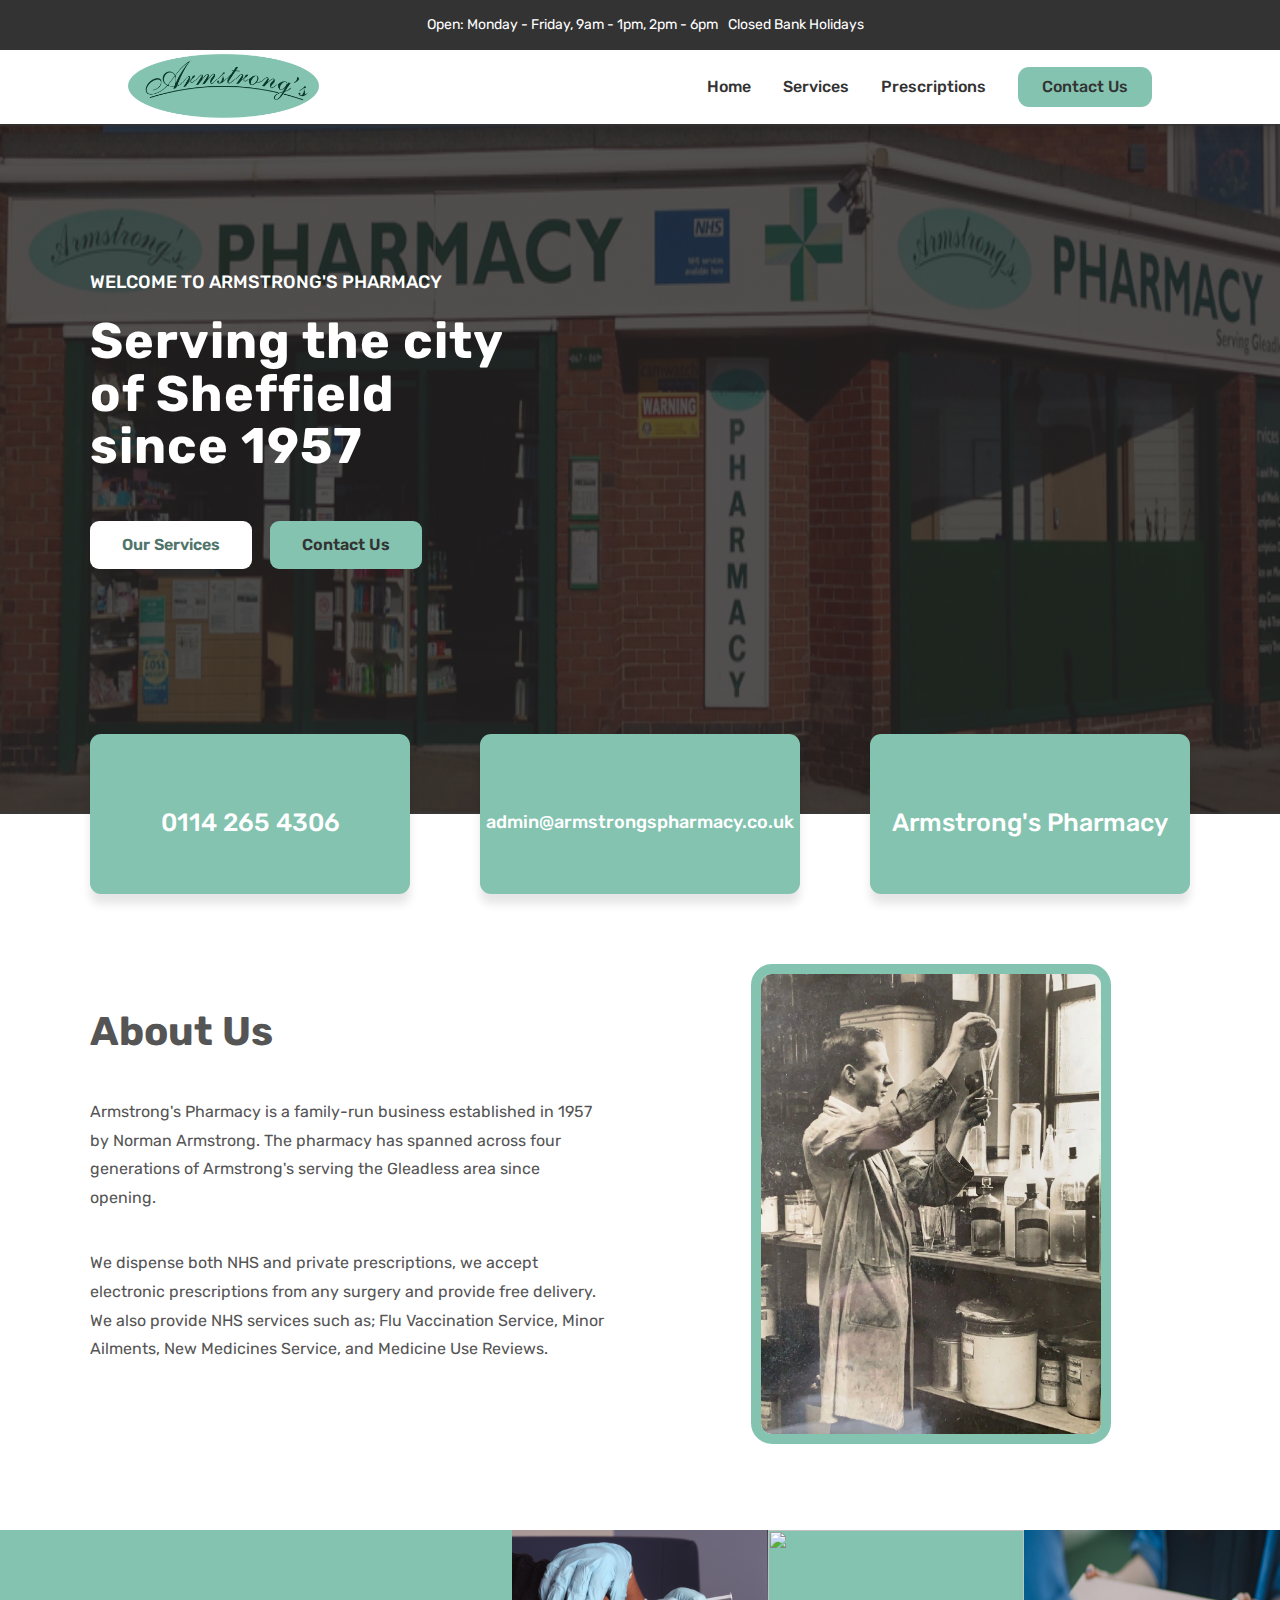
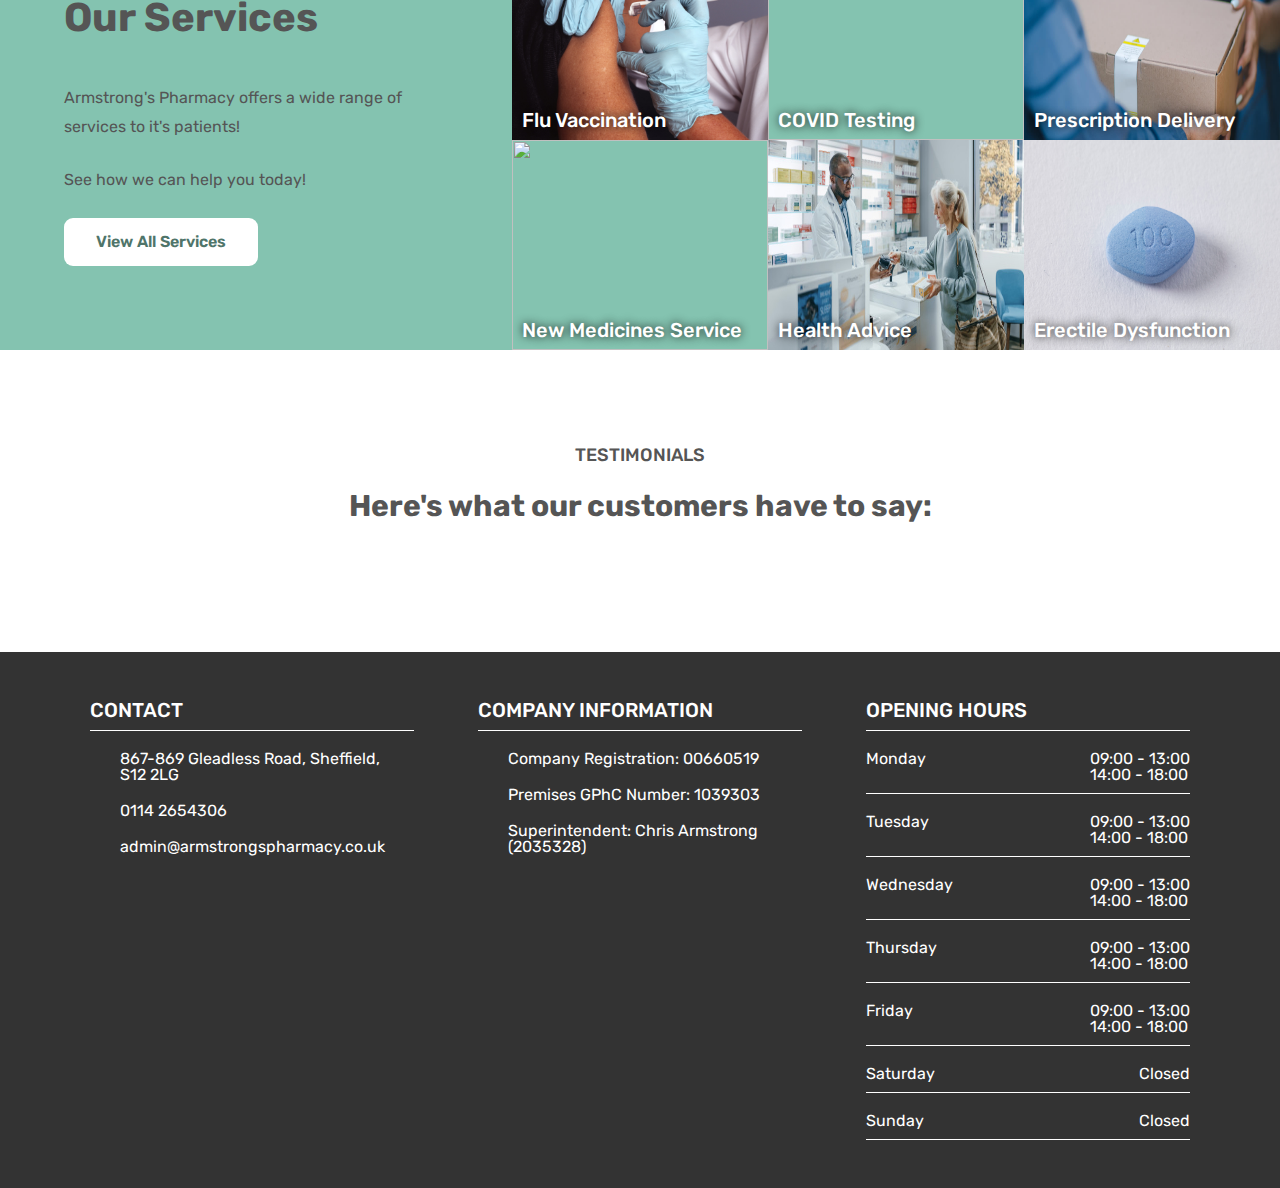
==== index.html @ 6b96bfc4 "contact-and-prescriptions" ====
<!DOCTYPE html>
<html lang="en">
  <head>
    <meta charset="UTF-8" />
    <meta http-equiv="X-UA-Compatible" content="IE=edge" />
    <meta name="viewport" content="width=device-width, initial-scale=1.0" />

    <link rel="stylesheet" href="css/style.css" />

    <link rel="preconnect" href="https://fonts.googleapis.com" />
    <link rel="preconnect" href="https://fonts.gstatic.com" crossorigin />
    <link
      href="https://fonts.googleapis.com/css2?family=Rubik:wght@400;500;600;700&display=swap"
      rel="stylesheet"
    />

    <title>Armstrong's Pharmacy</title>
  </head>
  <body>
    <section class="top-banner">
      <div class="time-icon">
        <ion-icon name="time-outline"></ion-icon>
      </div>
      <div class="opening-hours">
        Open: Monday - Friday, 9am - 1pm, 2pm - 6pm
      </div>
      <div class="opening-hours">Closed Bank Holidays</div>
    </section>

    <header class="header">
      <div class="header-container">
        <a href="index.html">
          <img src="img/logo-v1-2022.png" class="logo" alt="armstrong's logo"
        /></a>
        <nav class="main-nav">
          <ul class="main-nav-list">
            <li><a class="main-nav-link" href="#">Home</a></li>
            <li><a class="main-nav-link" href="services.html">Services</a></li>
            <li><a class="main-nav-link" href="prescriptions.html">Prescriptions</a></li>
            <li>
              <a class="main-nav-link nav-contact-us" href="contact.html"
                >contact us</a
              >
            </li>
          </ul>
        </nav>
      </div>
    </header>

    <main>
      <section class="section-welcome">
        <div class="welcome container">
          <div class="welcome-text">
            <span class="subheading"> Welcome to Armstrong's Pharmacy </span>
            <h1 class="heading-primary">
              Serving the city of Sheffield since 1957
            </h1>
            <a class="btn btn--outline margin--right" href="services.html"
              >Our Services</a
            >
            <a class="btn btn--full" href="contact.html">Contact Us</a>
          </div>
          <div>
            <iframe
              src="https://www.google.com/maps/embed?pb=!1m18!1m12!1m3!1d2381.850474230001!2d-1.4287895841704283!3d53.345932779978895!2m3!1f0!2f0!3f0!3m2!1i1024!2i768!4f13.1!3m3!1m2!1s0x487982d3a3eaba03%3A0x8263312d5b823c5e!2sArmstrong&#39;s%20Pharmacy!5e0!3m2!1sen!2suk!4v1664018953250!5m2!1sen!2suk"
              width="550"
              height="400"
              style="border: 0"
              allowfullscreen=""
              loading="lazy"
              referrerpolicy="no-referrer-when-downgrade"
            ></iframe>
          </div>
        </div>
      </section>

      <div class="contact-block container">
        <div class="details-block">
          <div class="block-icon">
            <a href="tel:01142654306" class="contact-link"
              ><ion-icon name="call-outline"></ion-icon
            ></a>
          </div>
          <!-- <div class="block-content">0114 265 4306</div> -->
          <a href="tel:01142654306" class="block-content phone-link"
            >0114 265 4306</a
          >
        </div>
        <div class="details-block">
          <div class="block-icon">
            <a href="mailto:admin@armstrongspharmacy.co.uk" class="contact-link"
              ><ion-icon name="at-outline"></ion-icon
            ></a>
          </div>
          <div class="block-content email-text">
            <a
              href="mailto:admin@armstrongspharmacy.co.uk"
              class="contact-link"
            >
              admin@armstrongspharmacy.co.uk</a
            >
          </div>
        </div>
        <div class="details-block">
          <div class="block-icon">
            <a
              class="contact-link"
              href="https://www.facebook.com/armstrongspharmacy"
            >
              <ion-icon name="logo-facebook"></ion-icon
            ></a>
          </div>
          <div class="block-content">
            <a
              class="contact-link"
              href="https://www.facebook.com/armstrongspharmacy"
              >Armstrong's Pharmacy</a
            >
          </div>
        </div>
      </div>

      <section class="about-us-section container grid grid--2-cols">
        <div class="about-us">
          <h2 class="heading-secondary">About Us</h2>

          <p class="about-us-content">
            Armstrong's Pharmacy is a family-run business established in 1957 by
            Norman Armstrong. The pharmacy has spanned across four generations
            of Armstrong's serving the Gleadless area since opening.
          </p>

          <p class="about-us-content">
            We dispense both NHS and private prescriptions, we accept electronic
            prescriptions from any surgery and provide free delivery. We also
            provide NHS services such as; Flu Vaccination Service, Minor
            Ailments, New Medicines Service, and Medicine Use Reviews.
          </p>
          
        </div>

        <div class="norman-armstrong-img">
          <img
            src="img/norman-a.jpg"
            class="norman-armstrong"
            alt="Norman Armstrong"
          />
        </div>
      </section>

      <section class="services-section">
        <div class="services services-grid ">
          <div class="service-content">
            <h2 class="heading-secondary">Our Services</h2>
            <p class="service-text">Armstrong's Pharmacy offers a wide range of services to it's patients!</p>
            <p class="service-text">See how we can help you today!</p>
            <a class="btn btn--outline margin--right" href="services.html"
              >View All Services</a
            >
          </div>
          <div class="service-gallery gallery-grid grid--3-cols">
            <div class="gallery-item">
              <a href="#"><img src="img/injection.jpg" /></a>
              <div class="img-text">Flu Vaccination</div>
            </div>
            <div class="gallery-item">
              <a href="#"><img src="img/covid-test.jpg" /></a>
              <div class="img-text">COVID Testing</div>
            </div>
            <div class="gallery-item">
              <a href="#"><img src="img/rx-delivery.jpeg" /></a>
              <div class="img-text">Prescription Delivery</div>
            </div>
            <div class="gallery-item">
              <a href="#"><img src="img/rx-handout.jpg" /></a>
              <div class="img-text">New Medicines Service</div>
            </div>
            <div class="gallery-item">
              <a href="#"><img src="img/pharmacy-advice.jpeg" /></a>
              <div class="img-text">Health Advice</div>
            </div>
            <div class="gallery-item">
              <a href="#"><img src="img/blue-pill.jpg" /></a>
              <div class="img-text">Erectile Dysfunction</div>
            </div>
            
            </div>
          </div>
        </div>
      </section>

      <section class="testimonial-section">
        <div class="testimonials">
          <span class="subheading">Testimonials</span>
          <h3 class="heading-tertiary">
            Here's what our customers have to say:
          </h3>
          <div class="container">
            <script src="https://widget.trustmary.com/gkR873pJq"></script>
          </div>
        </div>
      </section>
    </main>

    <footer class="footer-section">
      <div class="container grid grid--3-cols">
        <div class="footer-content">
          <span class="footer-heading">Contact</span>

          <ul class="footer-list">
            <li class="list-item">
              <span><ion-icon name="home-sharp"></ion-icon></span>
              <span>867-869 Gleadless Road, Sheffield, S12 2LG</span>
            </li>
            <li class="list-item">
              <span><ion-icon name="call-sharp"></ion-icon></span
              ><span>0114 2654306</span>
            </li>
            <li class="list-item">
              <span><ion-icon name="at-sharp"></ion-icon></span>
              <span>admin@armstrongspharmacy.co.uk</span>
            </li>
          </ul>
        </div>
        <div class="footer-content">
          <span class="footer-heading">Company Information</span>
          <ul class="footer-list">
            <li class="list-item">
              <span><ion-icon name="information-circle"></ion-icon></span>
              <span>Company Registration: 00660519</span>
            </li>
            <li class="list-item">
              <span><ion-icon name="location"></ion-icon></span
              ><span>Premises GPhC Number: 1039303</span>
            </li>
            <li class="list-item">
              <span><ion-icon name="person"></ion-icon></span>
              <span>Superintendent: Chris Armstrong (2035328)</span>
            </li>
          </ul>
        </div>
        <div class="footer-content">
          <span class="footer-heading">Opening Hours</span>
          <ul class="opening-hours">
            <li class="opening-hours-item">
              <span>Monday</span> <span>09:00 - 13:00 <br />14:00 - 18:00</span>
            </li>
            <li class="opening-hours-item">
              <span>Tuesday</span>
              <span>09:00 - 13:00 <br />14:00 - 18:00</span>
            </li>
            <li class="opening-hours-item">
              <span>Wednesday</span>
              <span>09:00 - 13:00 <br />14:00 - 18:00</span>
            </li>
            <li class="opening-hours-item">
              <span>Thursday</span>
              <span>09:00 - 13:00 <br />14:00 - 18:00</span>
            </li>
            <li class="opening-hours-item">
              <span>Friday</span> <span>09:00 - 13:00 <br />14:00 - 18:00</span>
            </li>
            <li class="opening-hours-item">
              <span>Saturday</span> <span>Closed</span>
            </li>
            <li class="opening-hours-item">
              <span>Sunday</span> <span>Closed</span>
            </li>
          </ul>
        </div>
      </div>
    </footer>

    <script
      type="module"
      src="https://unpkg.com/ionicons@5.5.2/dist/ionicons/ionicons.esm.js"
    ></script>
    <script
      nomodule
      src="https://unpkg.com/ionicons@5.5.2/dist/ionicons/ionicons.js"
    ></script>
  </body>
</html>
---- css/style.css ----
/* COLOURS

MAIN COLOR: #84C3B0
SHADES: #6a9c8d #4f756a


*/

/* GENERAL/REUSABLE CSS */

* {
  padding: 0;
  margin: 0;
  box-sizing: border-box;
}

html {
  font-size: 62.5%;
}

body {
  font-family: "Rubik", sans-serif;
  line-height: 1;
  font-weight: 400;
  color: #555;
}

.sticky {
  position: fixed;
  top: 0;
  width: 100%;
}

.container {
  max-width: 110rem;
  margin-left: auto;
  margin-right: auto;
}

.heading-primary {
  font-size: 5rem;
  line-height: 1.05;
  margin-bottom: 4.8rem;
  letter-spacing: 1px;
}

.heading-secondary {
  font-size: 4rem;
  line-height: 1.2;
  margin-top: 0;
  margin-bottom: 4.2rem;
}

.heading-tertiary {
  font-size: 3rem;
  line-height: 1.2;
  margin-bottom: 3.2rem;
}

.subheading {
  display: block;
  font-size: 1.8rem;
  font-weight: 500;
  margin-bottom: 2.4rem;
  text-transform: uppercase;
}
.grid {
  display: grid;
  row-gap: 9.6rem;
  column-gap: 6.4rem;
  /* margin-bottom: 9.6rem; */
}

.grid--2-cols {
  grid-template-columns: repeat(2, 1fr);
}
.grid--3-cols {
  grid-template-columns: repeat(3, 1fr);
}

.btn,
.btn:link,
.btn:visited {
  text-decoration: none;
  font-size: 1.6rem;
  padding: 1.6rem 3.2rem;
  border-radius: 9px;
  display: inline-block;
  transition: all 0.3s;
}

.btn--outline:link,
.btn--outline:visited {
  background-color: #fff;
  color: #4f756a;
  font-weight: 600;
}

.btn--outline:active,
.btn--outline:hover {
  background-color: transparent;
  /* trick to get border inside and not cause movement */
  box-shadow: inset 0 0 0 3px #fff;
}

.btn--full:link,
.btn--full:visited {
  background-color: #84c3b0;
  color: #333;
  font-weight: 600;
}

.btn--full:active,
.btn--full:hover {
  background-color: #4f756a;
}

.margin--right {
  margin-right: 1.6rem !important;
}

.line-break {
  width: 25%;
}

.sub-page-title {
  display: flex;
  flex-direction: column;
  align-items: center;
  justify-content: center;
  padding: 4.8rem 0 4.8rem 0;
  color: #fff;
  background-color: #84c3b0;
  margin-bottom: 4.8rem;
}

.sub-page-title h3 {
  font-size: 3rem;
  line-height: 1.2;
}

/* TOP-BANNER */

.top-banner {
  display: flex;
  gap: 1rem;
  height: 5rem;
  background-color: #333;
  color: #fff;
  justify-content: center;
  align-items: center;
  padding: 0 auto 0 auto;
}

.time-icon {
  font-size: 2.8rem;
}

.opening-hours {
  font-size: 1.4rem;
}

/* HEADER */

.header {
  width: 100%;
  background-color: white;
  height: 7.4rem;
  position: sticky;
  display: flex;
  top: 0;
  left: 0;
  z-index: 10;
  box-shadow: 0 1rem 1rem rgba(0, 0, 0, 0.1);
}

.header-container {
  width: 80%;
  background-color: white;
  margin: auto;
  align-items: center;
  justify-content: space-between;
  display: flex;
}

.logo {
  height: 6.4rem;
  /* width: 30rem; */
  /* justify-self: center; */
}

.main-nav-list {
  list-style: none;
  display: flex;
  align-items: center;
  gap: 3.2rem;
  text-transform: capitalize;
}

.main-nav-link:link,
.main-nav-link:visited {
  display: inline-block;
  text-decoration: none;
  color: #333;
  font-weight: 500;
  font-size: 1.6rem;
}

.main-nav-link:hover,
.main-nav-link:active {
  color: #84c3b0;
  transition: color 0.3s;
}

.main-nav-link.nav-contact-us:link,
.main-nav-link.nav-contact-us:visited {
  padding: 1.2rem 2.4rem;
  background-color: #84c3b0;
  border-radius: 11px;
  transition: 0.3s;
}

.main-nav-link.nav-contact-us:hover,
.main-nav-link.nav-contact-us:active {
  background-color: #6a9c8d;
  color: #333;
}

/* WELCOME SECTION */

.section-welcome {
  background-image: linear-gradient(
      rgba(37, 34, 34, 0.8),
      rgba(37, 35, 35, 0.8)
    ),
    url(../img/armstrongs-pharmacy.jpeg);
  width: 100%;
  height: 100%;
  background-size: 100% 100%;
  background-repeat: no-repeat;

  color: #fff;
  padding: 9.6rem 0 19.2rem 0;
}

.welcome {
  align-items: center;
  justify-content: center;
  /* max-width: 146rem;
  margin-left: auto;
  margin-right: auto; */
  display: grid;
  grid-template-columns: 1fr 1fr;
  gap: 9.6rem;
}

/* CONTACT BLOCK */

.contact-block {
  display: flex;
  justify-content: space-between;
}

.details-block {
  display: flex;
  flex-direction: column;
  justify-content: center;
  align-items: center;
  gap: 1.6rem;
  width: 32rem;
  height: 16rem;
  background-color: #84c3b0;
  color: #fff;
  transform: translate(0, -50%);
  border-radius: 11px;
  box-shadow: 0 1rem 1rem rgba(0, 0, 0, 0.1);
}

.block-icon {
  font-size: 4.6rem;
}

.block-content {
  font-size: 2.5rem;
  font-weight: 500;
}

.phone-link:hover,
.phone-link:active,
.phone-link:link,
.phone-link:visited {
  text-decoration: none;
  color: #fff;
}

.email-text {
  font-size: 1.8rem;
}

.contact-link:active,
.contact-link:hover,
.contact-link:link,
.contact-link:visited {
  color: #fff;
  text-decoration: none;
}

/* ABOUT US SECTION  */

.about-us-section {
  align-items: center;
  justify-content: center;
  padding-bottom: 9.6rem;
}

.about-us-content {
  font-size: 1.6rem;
  line-height: 1.8;
  margin-bottom: 3.6rem;
  margin-top: 3.6rem;
}

.norman-armstrong-img {
  display: flex;
  align-items: center;
  justify-content: center;
}

.norman-armstrong {
  height: 46rem;
  transition: 0.3s;
  outline: #84c3b0 solid 1rem;
  border-radius: 11px;
  overflow: hidden;
}

.norman-armstrong:hover {
  transform: scale(105%);
  transition: 0.3s;
}

/* SERVICES SECTION */
.services-section {
  background-color: #84c3b0;
}

.services-grid {
  display: grid;
  grid-template-columns: 40fr 60fr;
}

.gallery-grid {
  display: grid;
}

.service-content {
  padding: 6.4rem;
}

.service-text {
  font-size: 1.6rem;
  line-height: 1.8;
  margin-bottom: 2.4rem;
}

.gallery-item {
  overflow: hidden;
  position: relative;
}

.gallery-item img {
  display: block;
  width: 100%;
  height: 21rem;
  transition: 0.4s;
}

.gallery-item img:hover {
  transform: scale(1.15);
}

.img-text {
  position: absolute;
  color: #fff;
  bottom: 1rem;
  left: 1rem;
  font-size: 2rem;
  font-weight: 500;
  text-shadow: 0 0 1rem rgba(0, 0, 0, 0.9);
}

/* TESTIMONIAL SECTION */

.testimonials {
  display: flex;
  flex-direction: column;
  align-items: center;
  padding: 9.6rem 0;
}

/* FOOTER */

.footer-section {
  background-color: #333;
  color: #fff;
  height: 100%;
  padding: 4.8rem 0 4.8rem 0;
}

.footer-heading {
  display: block;
  font-size: 2rem;
  font-weight: 500;
  text-transform: uppercase;
  border-bottom: solid 0.1rem;
  padding-bottom: 1rem;
  margin-bottom: 1rem;
}

.footer-list {
  list-style: none;
}

.list-item {
  display: flex;
  gap: 2rem;
  padding: 1rem;
  font-size: 1.6rem;
}

.opening-hours {
  list-style: none;
  display: flex;
  flex-direction: column;
  gap: 1rem;
}

.opening-hours-item {
  display: flex;
  justify-content: space-between;
  border-bottom: #fff solid 0.1rem;
  padding: 1rem 0 1rem 0;
  font-size: 1.6rem;
}

/* NEW PAGE */
/* SERVICES PAGE */

.service-cards {
  padding-bottom: 9.6rem;
}

.service-card {
  box-shadow: 0rem 2.2rem 2.2rem rgba(0, 0, 0, 0.14);
  border-radius: 11px;
  overflow: hidden;
  transition: 0.2s;
}

.service-card:hover {
  transform: translateY(-1.5rem);
}

.service-card img {
  height: 21rem;
  width: 100%;
}

.service-desc {
  display: flex;
  flex-direction: column;
  align-items: center;
  justify-content: center;
  padding: 2.4rem 2.4rem 3.2rem 2.4rem;
}

.service-title {
  font-size: 2.4rem;
  margin-bottom: 2rem;
}

.service-desc p {
  margin-bottom: 2rem;
  font-size: 1.8rem;
}

/* PRESCRIPTIONS PAGE */

.prescriptions-page {
  margin-bottom: 9.8rem;
}

.prescriptions-grid {
  display: grid;
  grid-template-columns: 70fr 30fr;
}

.prescription-desc {
  font-size: 1.6rem;
  line-height: 1.8;
  margin-bottom: 4.8rem;
}

.form-title {
  text-align: center;
  margin-top: 3rem;
  color: #fff;
  margin-bottom: 0 !important;
}

.nomination-form {
  background-color: #84c3b0;
  border-radius: 11px;
  box-shadow: 0rem 2.2rem 2.2rem rgba(0, 0, 0, 0.2);
  position: relative;
}

.nomination-form form {
  display: flex;
  flex-direction: column;
  font-size: 1.8rem;
  font-weight: 500;
  color: #fff;
  padding: 0 3rem;
  height: 50rem;
}

.nomination-form label {
  padding: 2rem 0 0.8rem 0;
}

.nomination-form input[type="text"] {
  border: none;
  border-radius: 3px;
  height: 3rem;
  text-indent: 10px;
}

.checkbox {
  display: flex;
  gap: 1rem;
  align-items: center;
  justify-content: center;
}

#checkbox-text {
  font-size: 1.2rem;
}

.nomination-form input[type="submit"] {
  background-color: #fff;
  border: none;
  border-radius: 11px;
  padding: 1.6rem 2.4rem;
  width: 12rem;
  position: absolute;
  margin-left: auto;
  margin-right: auto;
  left: 0;
  right: 0;
  bottom: 4rem;
  text-align: center;
  transition: all 0.5s ease;
  color: #4f756a;
  font-weight: 600;
  transition: all 0.3s ease;
}

.nomination-form input[type="submit"]:hover {
  box-shadow: 0 0 2.2rem rgba(0, 0, 0, 0.2);
  cursor: pointer;
}
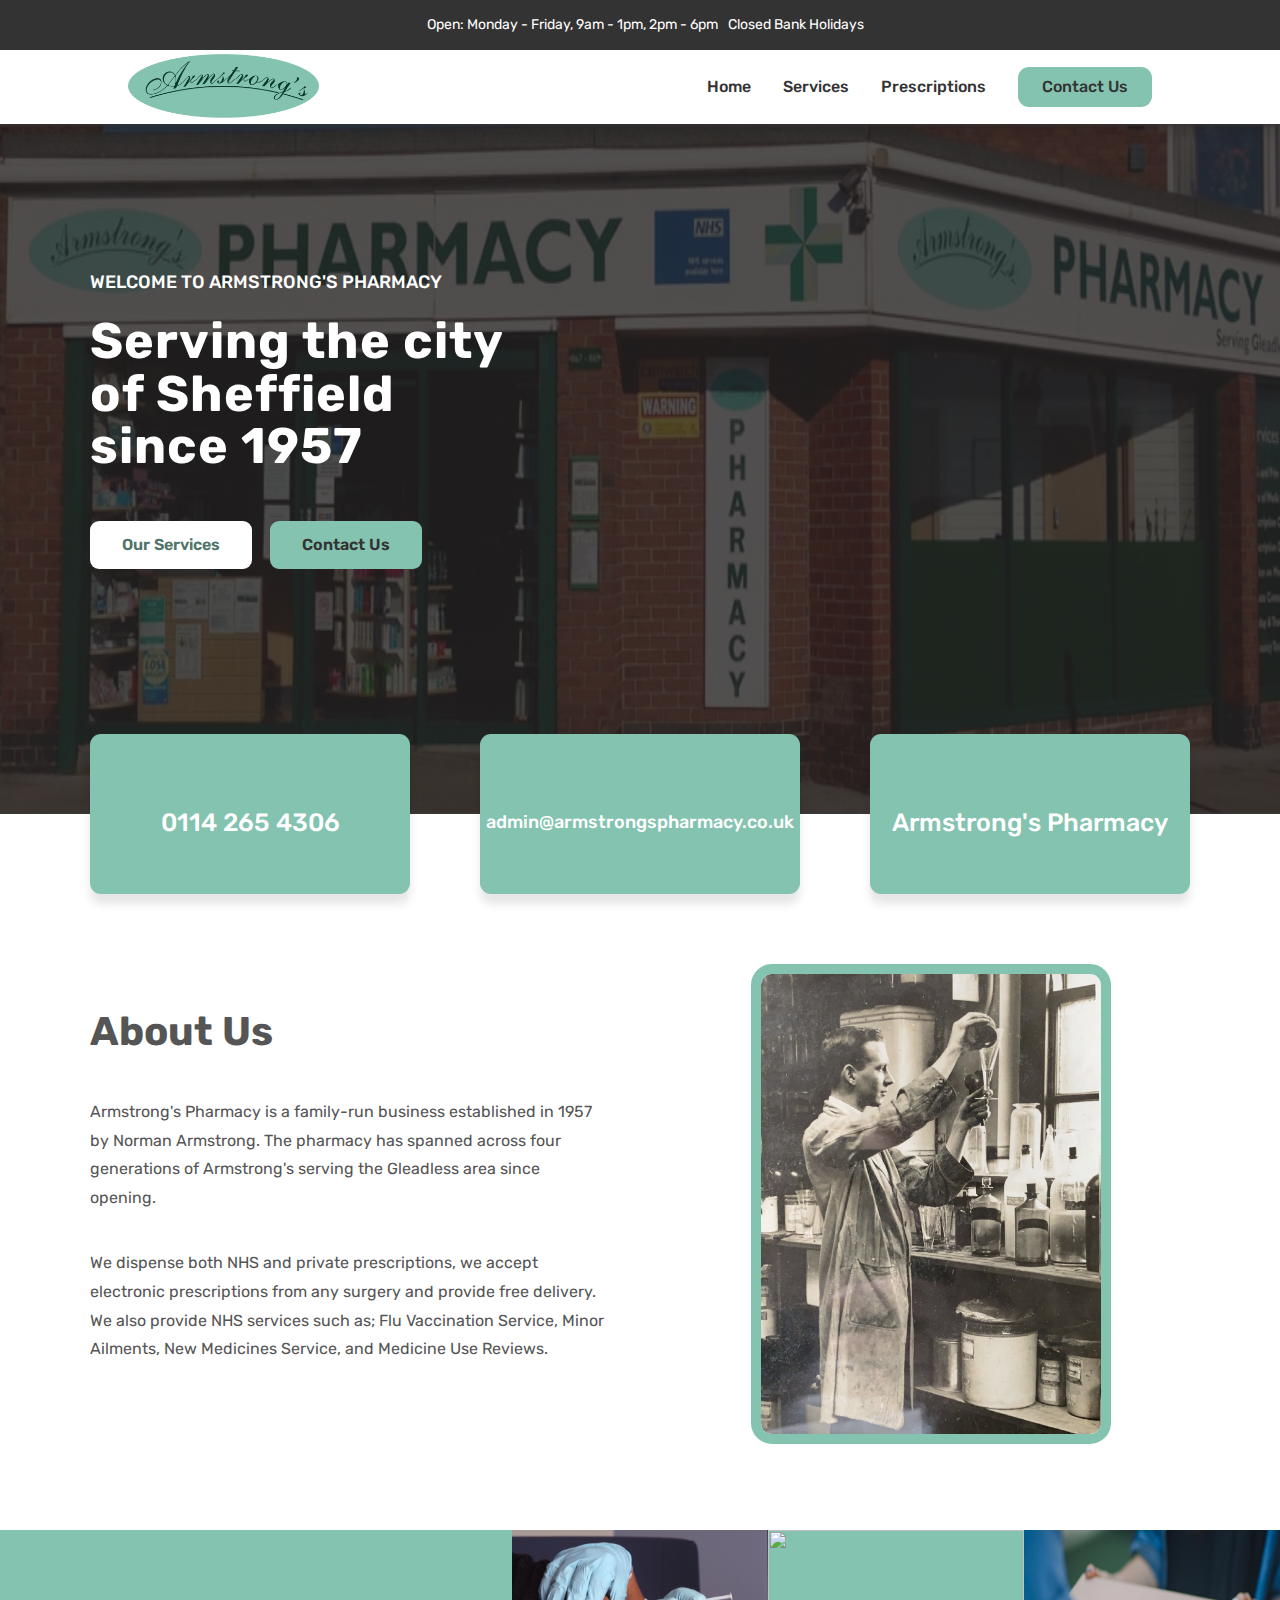
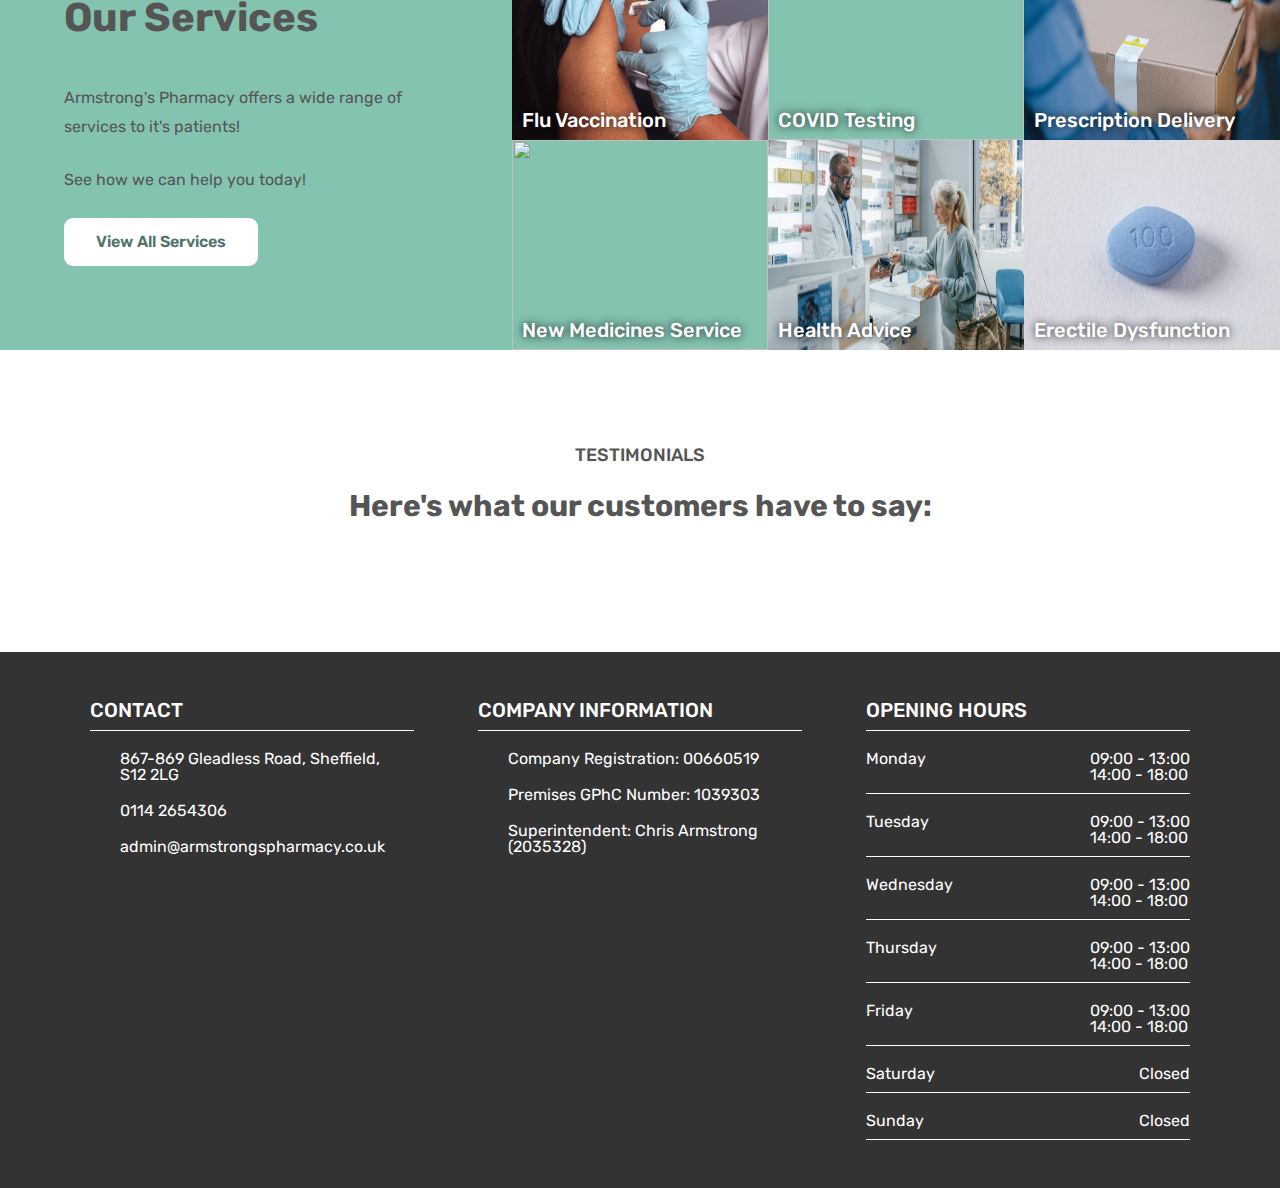
==== commit 17d685a7: "first final edit" ====
--- a/index.html
+++ b/index.html
@@ -81,7 +81,7 @@
               ><ion-icon name="call-outline"></ion-icon
             ></a>
           </div>
-          <!-- <div class="block-content">0114 265 4306</div> -->
+          
           <a href="tel:01142654306" class="block-content phone-link"
             >0114 265 4306</a
           >
--- a/css/style.css
+++ b/css/style.css
@@ -496,9 +496,20 @@
 }
 
 .prescription-desc {
+  display: flex;
+  flex-direction: column;
+  justify-content: center;
+  /* align-items: center; */
+}
+
+.prescription-desc p {
   font-size: 1.6rem;
-  line-height: 1.8;
+  line-height: 1.6;
   margin-bottom: 4.8rem;
+}
+
+#last-p {
+  margin-bottom: 0;
 }
 
 .form-title {
@@ -509,10 +520,16 @@
 }
 
 .nomination-form {
-  background-color: #84c3b0;
+  background-image: linear-gradient(to bottom right, #6a9c8d, #84c3b0, #b5dbd0);
   border-radius: 11px;
   box-shadow: 0rem 2.2rem 2.2rem rgba(0, 0, 0, 0.2);
   position: relative;
+  height: 60rem;
+}
+
+.nomination-form *:focus {
+  outline: none;
+  box-shadow: 0 0 0 0.8rem rgba(250, 229, 211, 0.5);
 }
 
 .nomination-form form {
@@ -522,7 +539,7 @@
   font-weight: 500;
   color: #fff;
   padding: 0 3rem;
-  height: 50rem;
+  /* height: 50rem; */
 }
 
 .nomination-form label {
@@ -560,7 +577,7 @@
   right: 0;
   bottom: 4rem;
   text-align: center;
-  transition: all 0.5s ease;
+
   color: #4f756a;
   font-weight: 600;
   transition: all 0.3s ease;
@@ -570,3 +587,155 @@
   box-shadow: 0 0 2.2rem rgba(0, 0, 0, 0.2);
   cursor: pointer;
 }
+
+.prescriptions-img {
+  display: flex;
+  justify-content: center;
+  align-items: center;
+}
+
+.prescriptions-img img {
+  height: 30rem;
+  width: 100%;
+  border-radius: 100%;
+}
+
+.store-imgs {
+  display: flex;
+  align-items: center;
+}
+
+#apple-logo {
+  width: 14rem;
+}
+
+#google-logo {
+  width: 17.5rem;
+}
+
+/* CONTACT PAGE */
+
+.contact-headings {
+  text-align: center;
+}
+
+.contact-details {
+  display: flex;
+  justify-content: center;
+  gap: 20rem;
+  margin-bottom: 9.6rem;
+}
+
+.contact-info {
+  font-size: 2rem;
+  line-height: 1.2;
+  width: 20rem;
+}
+
+.contact-info span {
+  display: flex;
+  justify-content: center;
+  align-items: center;
+  gap: 0.4rem;
+  color: #6a9c8d;
+  font-weight: 500;
+}
+
+.contact-info a:active,
+.contact-info a:hover,
+.contact-info a:visited,
+.contact-info a:link {
+  font-size: 1.4rem;
+  display: flex;
+  justify-content: center;
+  text-decoration: none;
+  font-weight: 500;
+  color: #666;
+}
+
+#icon {
+  font-size: 3rem;
+}
+
+.google-map-section {
+  display: flex;
+  justify-content: center;
+}
+
+.google-map {
+  width: 75%;
+  height: 30rem;
+  margin-bottom: 9.6rem;
+}
+
+.location {
+  text-align: center;
+  margin-bottom: 2.4rem;
+  font-size: 1.8rem;
+}
+
+.get-in-touch {
+  background-image: linear-gradient(to bottom right, #6a9c8d, #84c3b0, #b5dbd0);
+  border-radius: 11px;
+  padding: 5rem 5rem;
+  width: 50%;
+  box-shadow: 0rem 2.2rem 2.2rem rgba(0, 0, 0, 0.2);
+  margin-bottom: 9.8rem;
+  position: relative;
+}
+
+.git-text {
+  font-size: 1.8rem;
+  line-height: 1.8;
+  margin-bottom: 2.4rem;
+}
+
+.git-form {
+  display: grid;
+  grid-template-columns: 1fr 1fr;
+  gap: 1.2rem 6rem;
+}
+
+.git-form label {
+  display: block;
+  font-size: 1.6rem;
+  font-weight: 500;
+  margin-bottom: 1rem;
+}
+
+.git-form input {
+  border: none;
+  border-radius: 5px;
+  padding: 0.8rem;
+  width: 100%;
+}
+
+.git-form textarea {
+  height: 10rem;
+  border: none;
+  width: 100%;
+  resize: none;
+  border-radius: 5px;
+  padding: 0.8rem;
+  font-family: "Rubik", sans-serif;
+}
+
+.git-form *:focus {
+  outline: none;
+  box-shadow: 0 0 0 0.8rem rgba(250, 229, 211, 0.5);
+}
+
+#git-submit {
+  position: absolute;
+  left: 14rem;
+  color: #4f756a;
+  font-weight: 600;
+  transition: all 0.3s ease;
+  bottom: 6rem;
+  width: 10rem;
+}
+
+#git-submit:hover {
+  cursor: pointer;
+  transform: scale(1.2);
+}
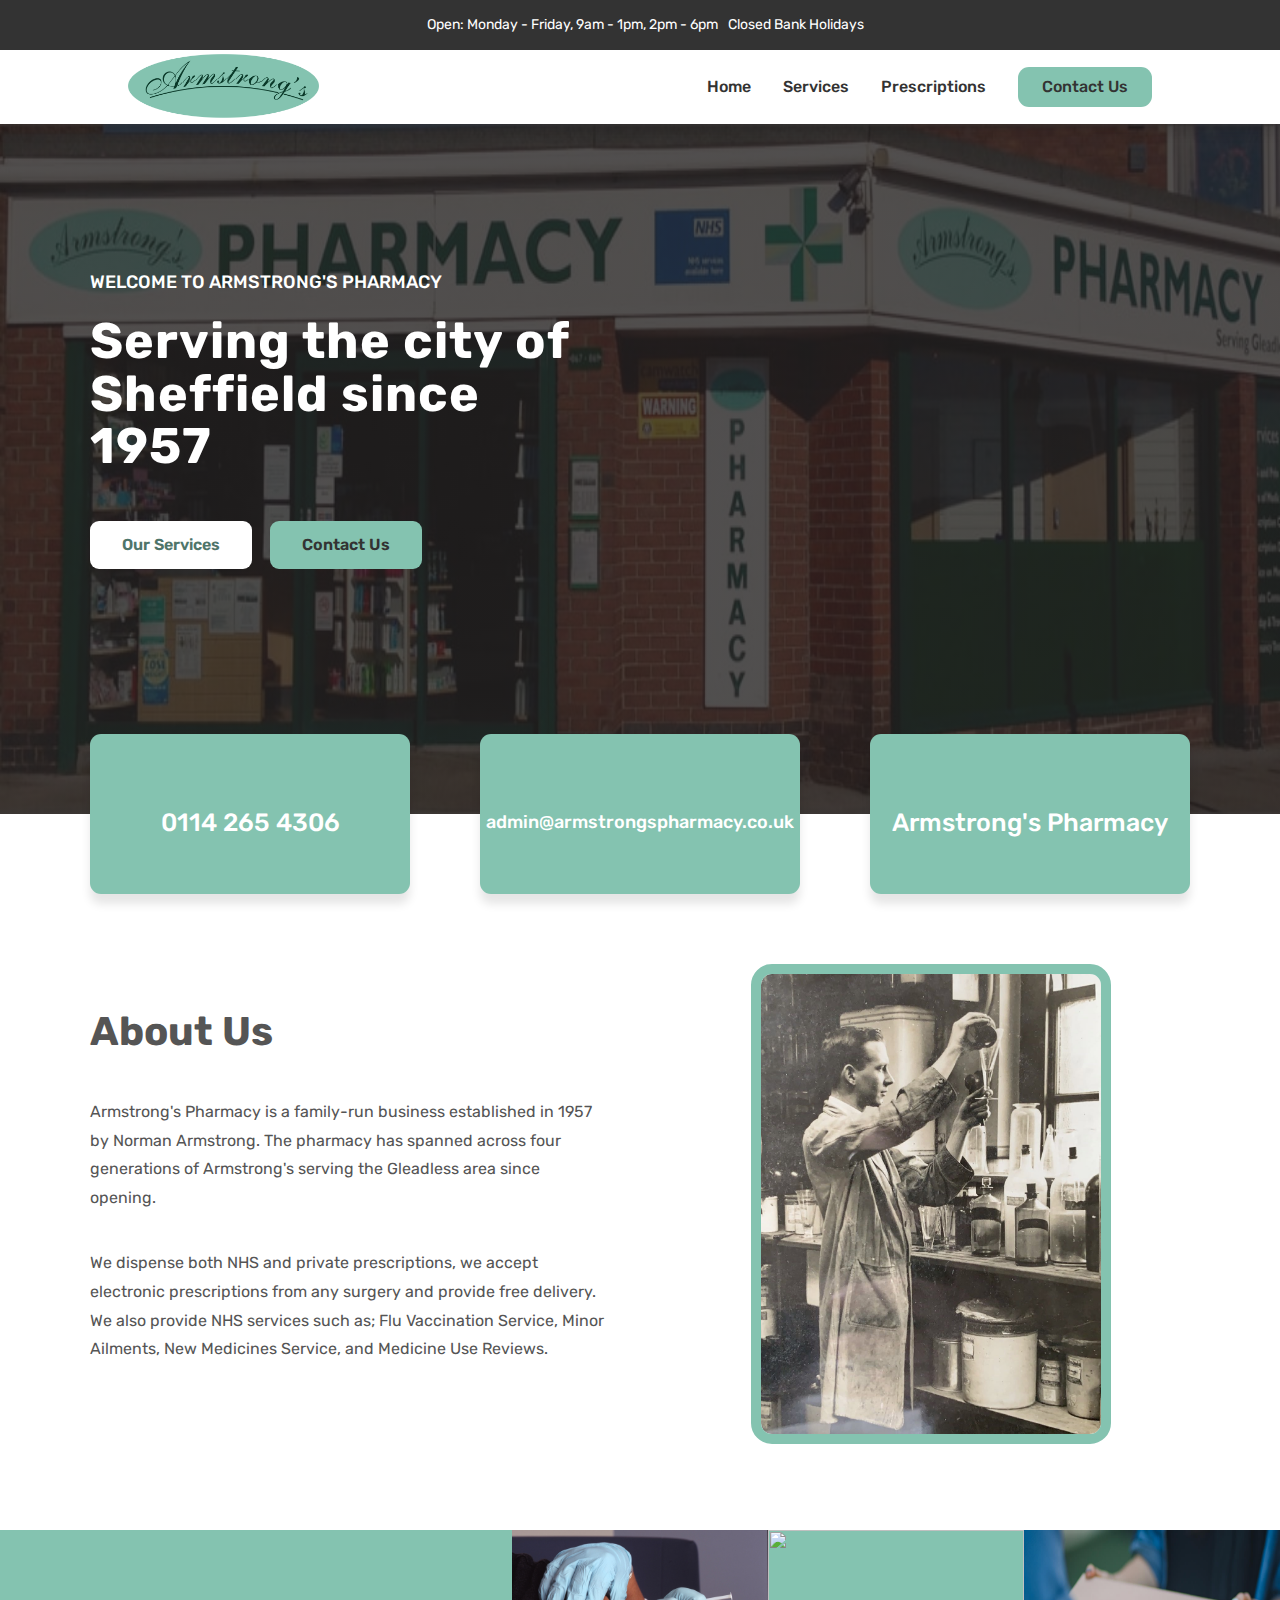
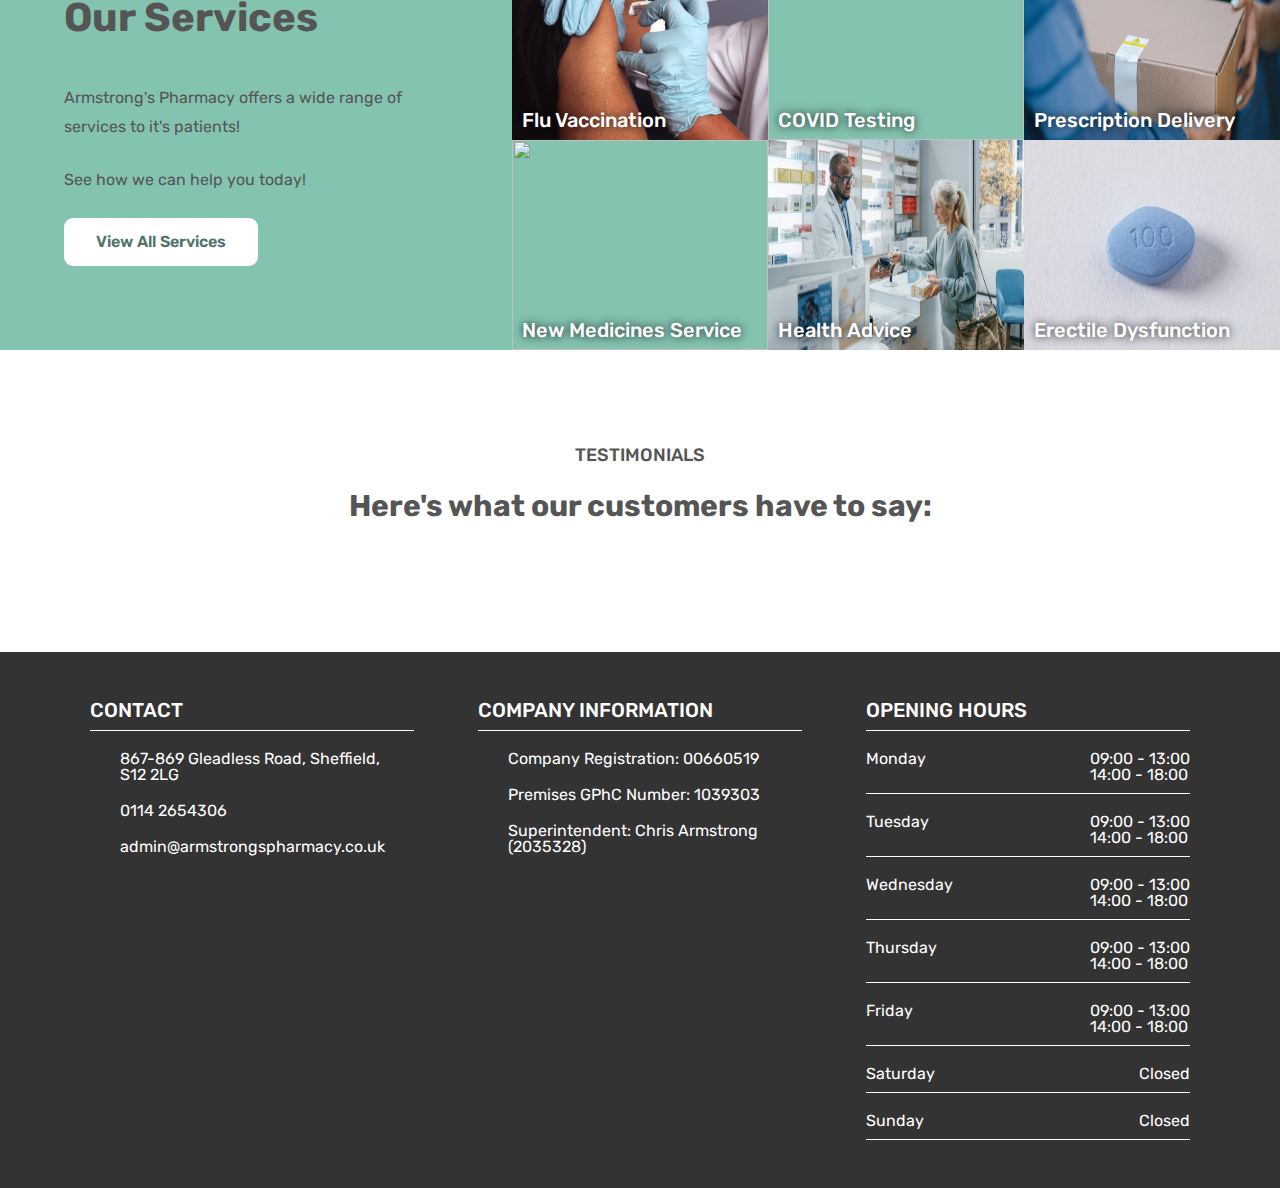
==== commit e4d04169: "media queries" ====
--- a/index.html
+++ b/index.html
@@ -6,6 +6,7 @@
     <meta name="viewport" content="width=device-width, initial-scale=1.0" />
 
     <link rel="stylesheet" href="css/style.css" />
+    <link rel="stylesheet" href="css/queries.css" />
 
     <link rel="preconnect" href="https://fonts.googleapis.com" />
     <link rel="preconnect" href="https://fonts.gstatic.com" crossorigin />
@@ -63,8 +64,7 @@
           <div>
             <iframe
               src="https://www.google.com/maps/embed?pb=!1m18!1m12!1m3!1d2381.850474230001!2d-1.4287895841704283!3d53.345932779978895!2m3!1f0!2f0!3f0!3m2!1i1024!2i768!4f13.1!3m3!1m2!1s0x487982d3a3eaba03%3A0x8263312d5b823c5e!2sArmstrong&#39;s%20Pharmacy!5e0!3m2!1sen!2suk!4v1664018953250!5m2!1sen!2suk"
-              width="550"
-              height="400"
+              class="google-map1"
               style="border: 0"
               allowfullscreen=""
               loading="lazy"
@@ -195,15 +195,15 @@
           <h3 class="heading-tertiary">
             Here's what our customers have to say:
           </h3>
-          <div class="container">
-            <script src="https://widget.trustmary.com/gkR873pJq"></script>
+          <div class="container reviews">
+            <script  src="https://widget.trustmary.com/gkR873pJq"></script>
           </div>
         </div>
       </section>
     </main>
 
     <footer class="footer-section">
-      <div class="container grid grid--3-cols">
+      <div class="container grid grid--3-cols footer-small">
         <div class="footer-content">
           <span class="footer-heading">Contact</span>
 
--- a/css/style.css
+++ b/css/style.css
@@ -254,6 +254,10 @@
   gap: 9.6rem;
 }
 
+.google-map1 {
+  width: 100%;
+  height: 40rem;
+}
 /* CONTACT BLOCK */
 
 .contact-block {
@@ -396,6 +400,10 @@
   flex-direction: column;
   align-items: center;
   padding: 9.6rem 0;
+}
+
+.reviews {
+  width: 100%;
 }
 
 /* FOOTER */
@@ -675,13 +683,12 @@
 }
 
 .get-in-touch {
-  background-image: linear-gradient(to bottom right, #6a9c8d, #84c3b0, #b5dbd0);
+  background-image: linear-gradient(to top left, #6a9c8d, #84c3b0, #b5dbd0);
   border-radius: 11px;
   padding: 5rem 5rem;
   width: 50%;
   box-shadow: 0rem 2.2rem 2.2rem rgba(0, 0, 0, 0.2);
   margin-bottom: 9.8rem;
-  position: relative;
 }
 
 .git-text {
@@ -720,22 +727,32 @@
   font-family: "Rubik", sans-serif;
 }
 
+.message {
+  grid-column: 2;
+  grid-row: 2 / span 2;
+}
+
 .git-form *:focus {
   outline: none;
   box-shadow: 0 0 0 0.8rem rgba(250, 229, 211, 0.5);
 }
 
 #git-submit {
-  position: absolute;
-  left: 14rem;
   color: #4f756a;
   font-weight: 600;
   transition: all 0.3s ease;
-  bottom: 6rem;
   width: 10rem;
+  display: flex;
+  justify-content: center;
+  align-items: center;
 }
 
 #git-submit:hover {
   cursor: pointer;
   transform: scale(1.2);
 }
+
+.form-submit {
+  display: flex;
+  justify-content: center;
+}
--- a/css/queries.css
+++ b/css/queries.css
@@ -0,0 +1,30 @@
+@media (max-width: 75em) {
+  html {
+    font-size: 50%;
+  }
+}
+
+@media (max-width: 47em) {
+  html {
+    font-size: 45%;
+  }
+
+  .details-block {
+    width: 33rem;
+    height: 16rem;
+  }
+
+  .block-content {
+    font-size: 1.6rem;
+  }
+
+  .block-icon {
+    font-size: 4rem;
+  }
+
+  .footer-small {
+    display: flex;
+    flex-direction: column;
+    margin: 5rem 5rem;
+  }
+}
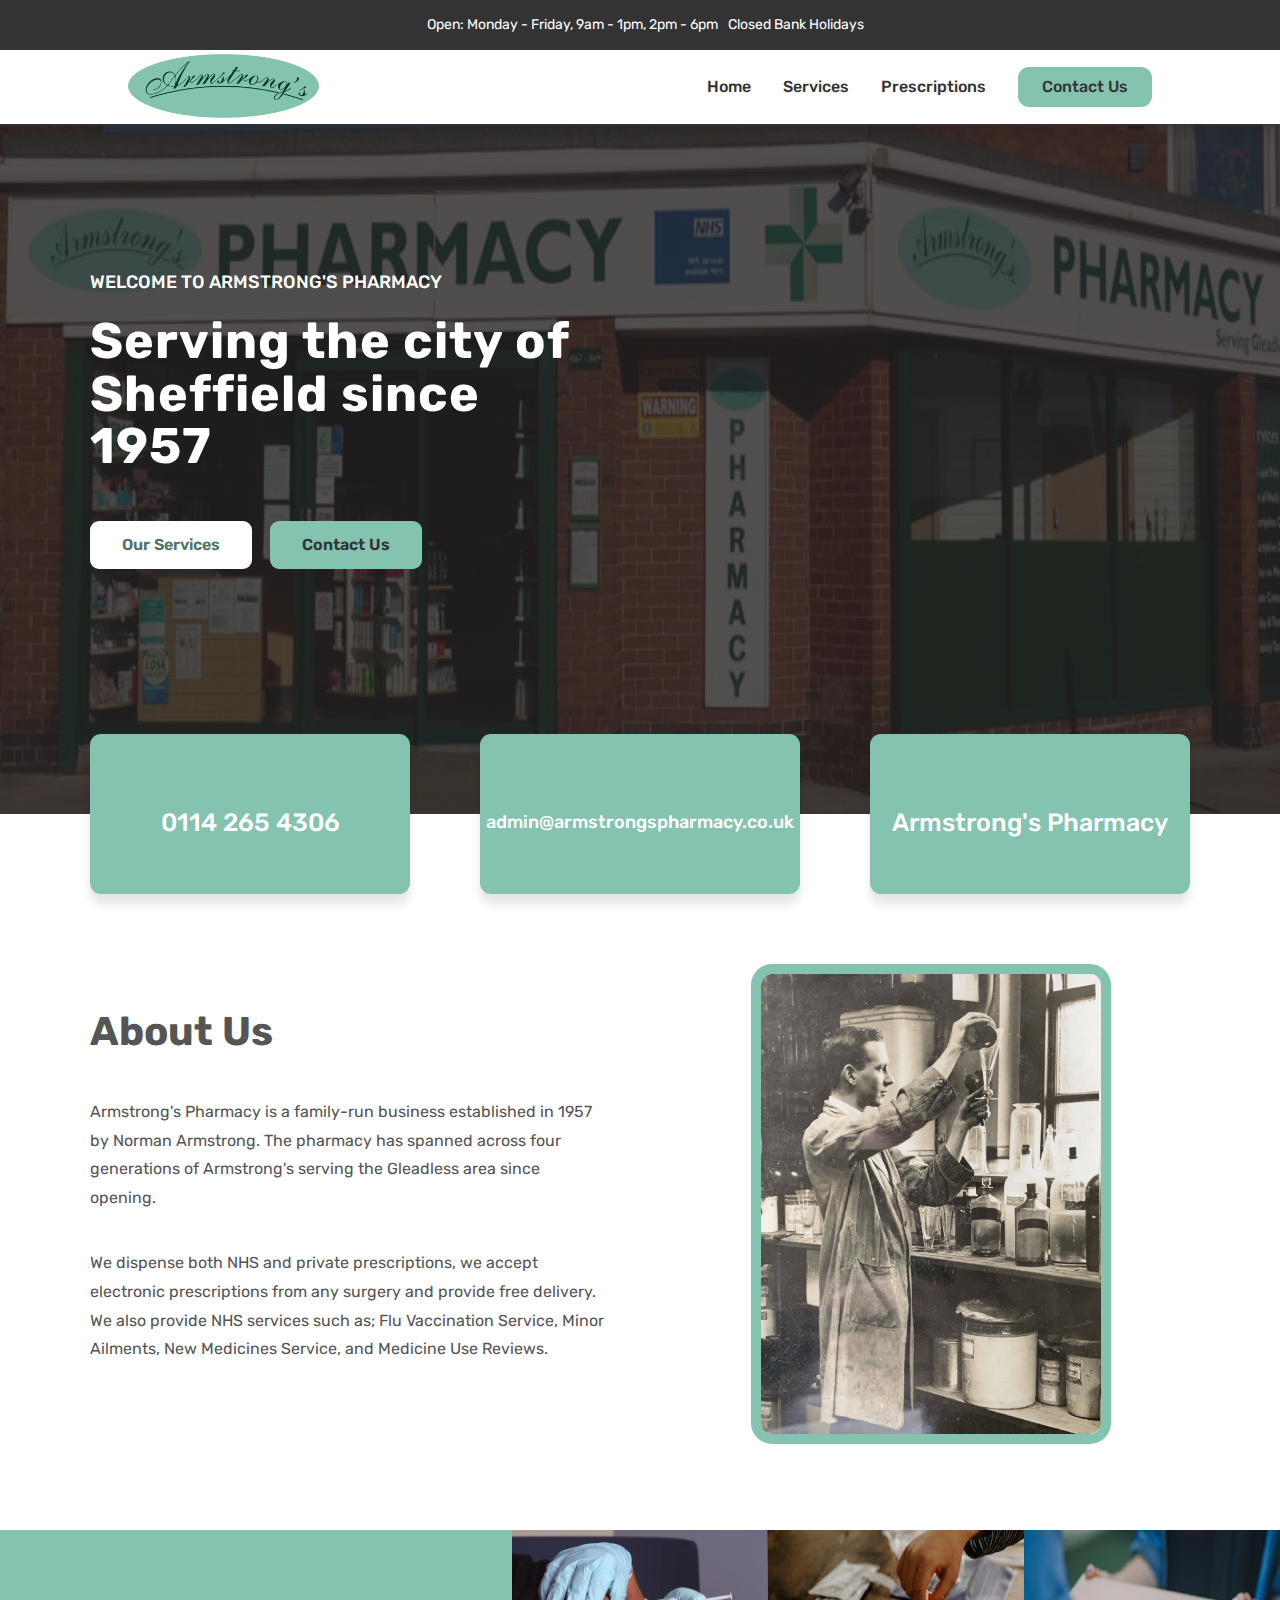
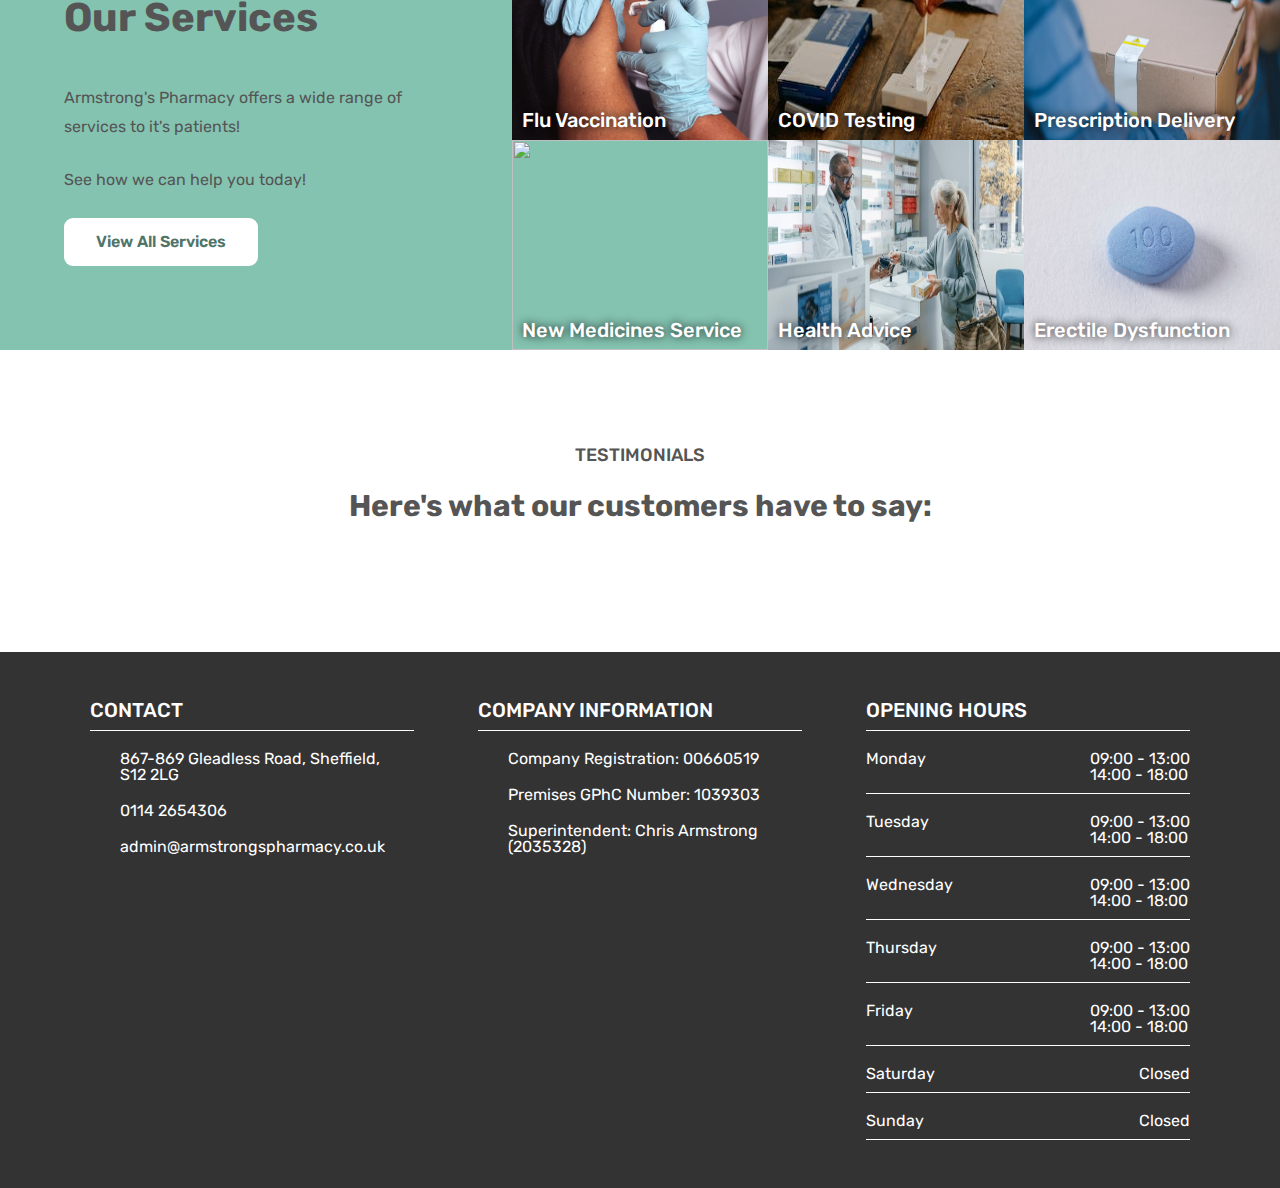
==== commit fc398300: "resized imgs" ====
--- a/index.html
+++ b/index.html
@@ -29,7 +29,7 @@
     </section>
 
     <header class="header">
-      <div class="header-container">
+      <div class="header-container nav-open">
         <a href="index.html">
           <img src="img/logo-v1-2022.png" class="logo" alt="armstrong's logo"
         /></a>
@@ -45,12 +45,17 @@
             </li>
           </ul>
         </nav>
+
+        <button class="btn-mobile-nav">
+          <ion-icon class="icon-mobile-nav" name="menu-outline"></ion-icon>
+          <ion-icon class="icon-mobile-nav" name="close-outline"></ion-icon>
+        </button>
       </div>
     </header>
 
     <main>
       <section class="section-welcome">
-        <div class="welcome container">
+        <div class="welcome container flex">
           <div class="welcome-text">
             <span class="subheading"> Welcome to Armstrong's Pharmacy </span>
             <h1 class="heading-primary">
@@ -120,7 +125,7 @@
         </div>
       </div>
 
-      <section class="about-us-section container grid grid--2-cols">
+      <section class="about-us-section container grid grid--2-cols flex">
         <div class="about-us">
           <h2 class="heading-secondary">About Us</h2>
 
@@ -149,7 +154,7 @@
       </section>
 
       <section class="services-section">
-        <div class="services services-grid ">
+        <div class="services services-grid flex">
           <div class="service-content">
             <h2 class="heading-secondary">Our Services</h2>
             <p class="service-text">Armstrong's Pharmacy offers a wide range of services to it's patients!</p>
--- a/css/style.css
+++ b/css/style.css
@@ -16,6 +16,7 @@
 
 html {
   font-size: 62.5%;
+  overflow-x: hidden;
 }
 
 body {
@@ -23,6 +24,7 @@
   line-height: 1;
   font-weight: 400;
   color: #555;
+  overflow-x: hidden;
 }
 
 .sticky {
@@ -224,6 +226,28 @@
 .main-nav-link.nav-contact-us:active {
   background-color: #6a9c8d;
   color: #333;
+}
+
+/* MOBILE NAV */
+
+.btn-mobile-nav {
+  display: block;
+  border: none;
+  cursor: pointer;
+  display: none;
+  background-color: #84c3b0;
+  border-radius: 3px;
+  padding: 2px;
+}
+
+.icon-mobile-nav {
+  height: 4rem;
+  width: 4rem;
+  color: #333;
+}
+
+.icon-mobile-nav[name="close-outline"] {
+  display: none;
 }
 
 /* WELCOME SECTION */
--- a/css/queries.css
+++ b/css/queries.css
@@ -1,6 +1,11 @@
 @media (max-width: 75em) {
   html {
     font-size: 50%;
+  }
+
+  .container {
+    margin-left: 5rem;
+    margin-right: 5rem;
   }
 }
 
@@ -27,4 +32,64 @@
     flex-direction: column;
     margin: 5rem 5rem;
   }
+
+  .flex {
+    display: flex;
+    flex-direction: column;
+    margin-left: 2rem;
+    margin-right: 2rem;
+  }
+
+  .btn-mobile-nav {
+    display: block;
+  }
+
+  .main-nav {
+    position: absolute;
+    top: 0;
+    left: 0;
+
+    height: 80vh;
+    width: 100%;
+    transform: translateX(100%);
+    background-color: rgba(255, 255, 255, 0.97);
+    display: flex;
+    justify-content: center;
+    padding-top: 14rem;
+    transition: all 0.5s;
+
+    /* 1) Hide it visually */
+    opacity: 0;
+
+    /* 2) make it unaccesible to mouse and keyboard */
+    pointer-events: none;
+
+    /* 3) Hide it to screen readers */
+    visibility: hidden;
+  }
+
+  .nav-open .main-nav {
+    opacity: 1;
+    pointer-events: auto;
+    visibility: visible;
+    transform: translateX(0);
+  }
+
+  .nav-open .icon-mobile-nav[name="close-outline"] {
+    display: block;
+  }
+
+  .nav-open .icon-mobile-nav[name="menu-outline"] {
+    display: none;
+  }
+
+  .main-nav-list {
+    flex-direction: column;
+    gap: 6.4rem;
+  }
+
+  .main-nav-link:link,
+  .main-nav-link:visited {
+    font-size: 2.4rem;
+  }
 }
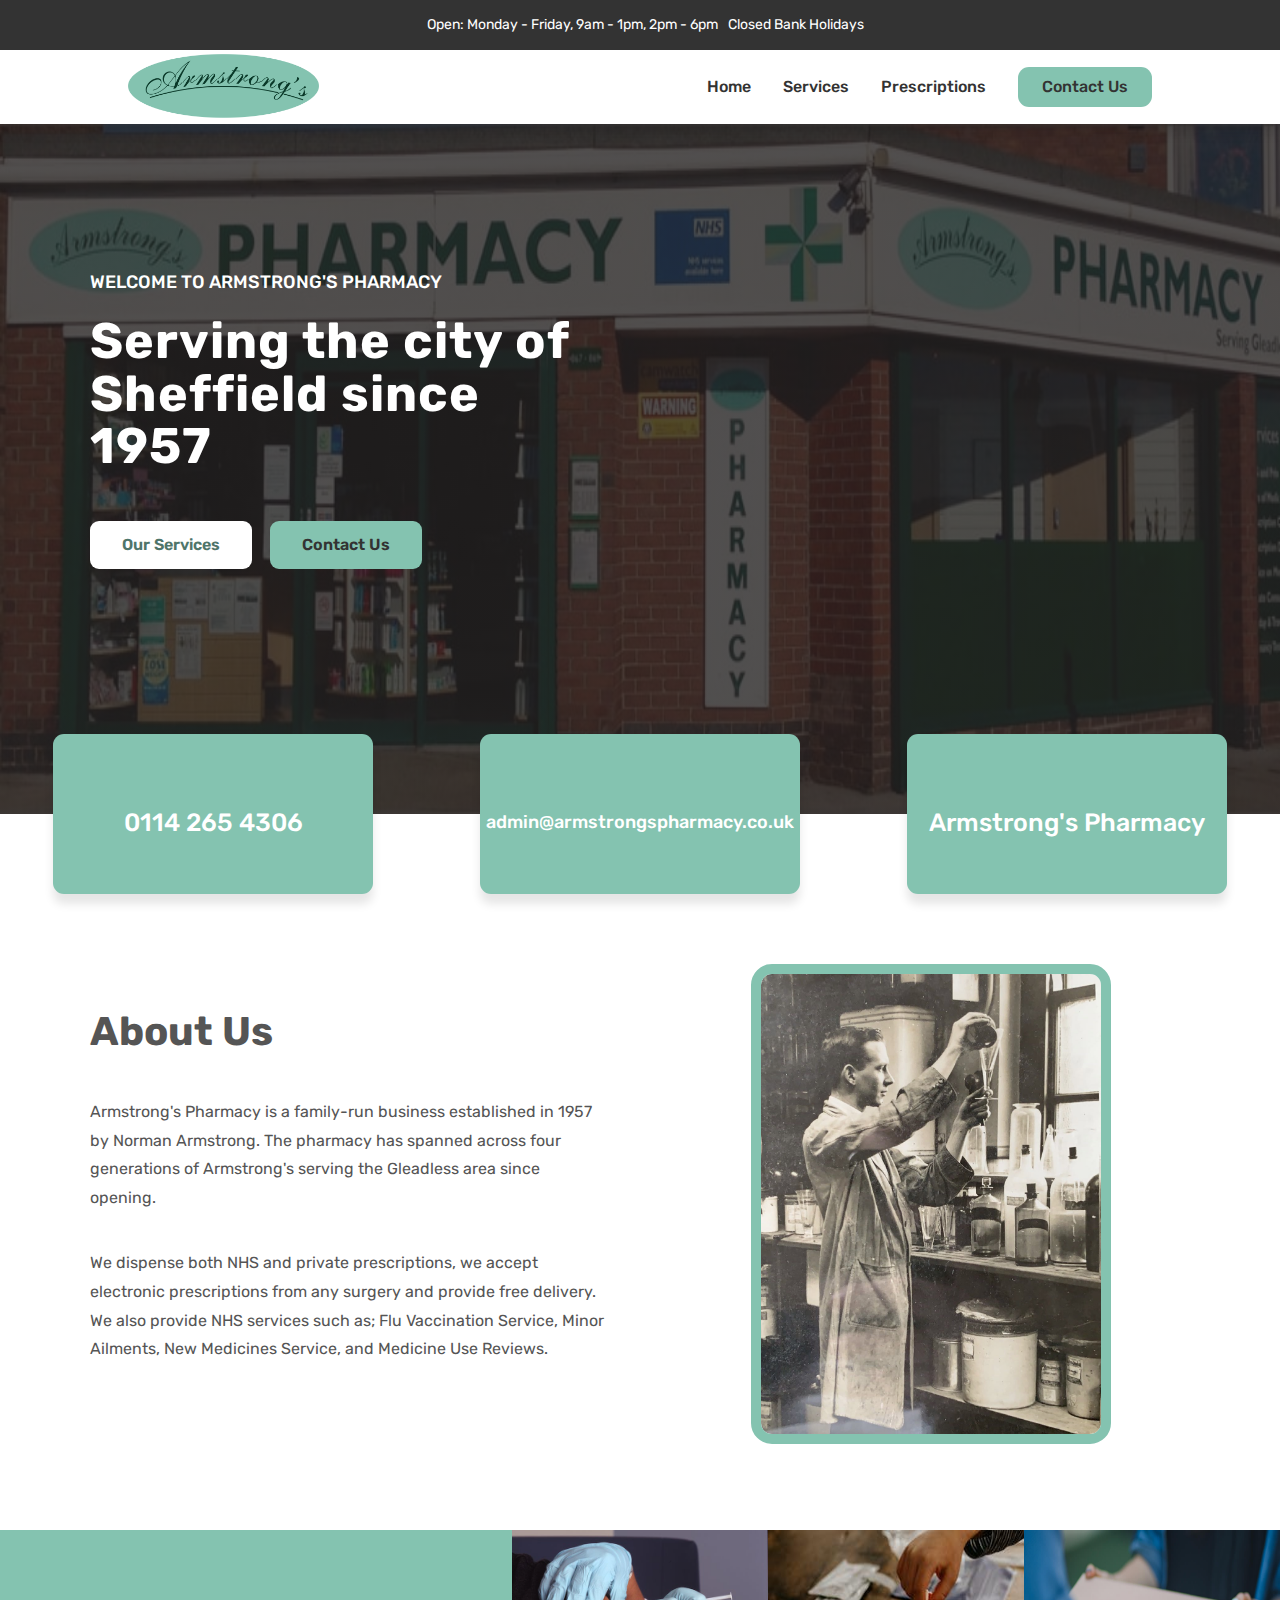
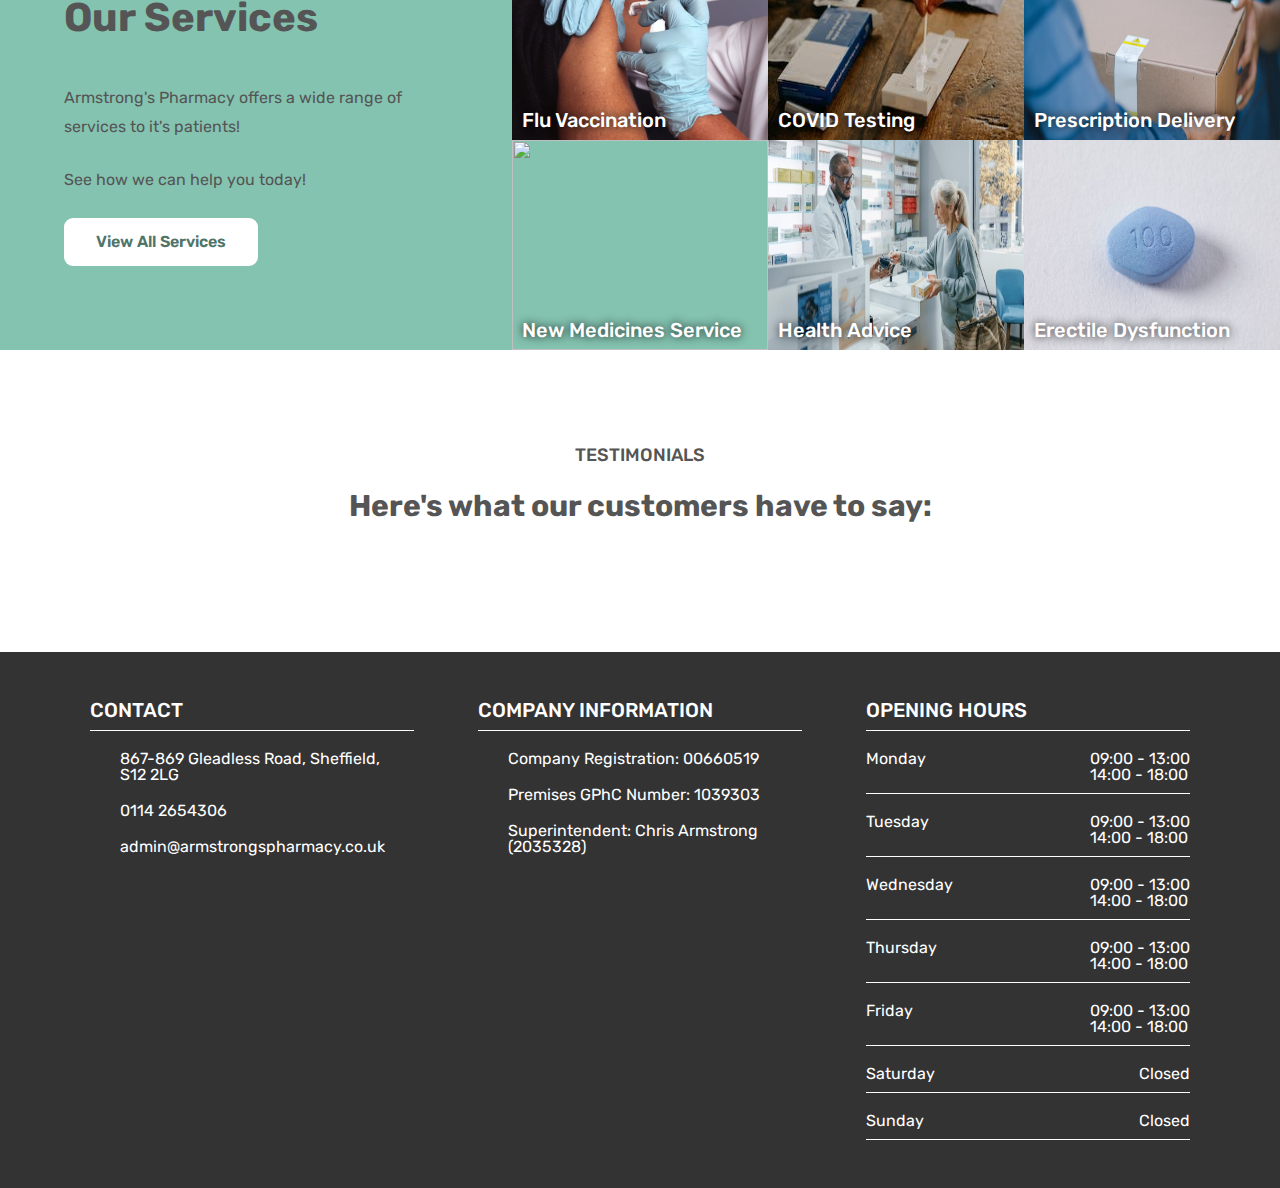
==== commit 9beb6ed5: "media queries" ====
--- a/index.html
+++ b/index.html
@@ -79,7 +79,7 @@
         </div>
       </section>
 
-      <div class="contact-block container">
+      <div class="contact-block">
         <div class="details-block">
           <div class="block-icon">
             <a href="tel:01142654306" class="contact-link"
@@ -163,7 +163,7 @@
               >View All Services</a
             >
           </div>
-          <div class="service-gallery gallery-grid grid--3-cols">
+          <div class="service-gallery gallery-grid">
             <div class="gallery-item">
               <a href="#"><img src="img/injection.jpg" /></a>
               <div class="img-text">Flu Vaccination</div>
--- a/css/style.css
+++ b/css/style.css
@@ -286,7 +286,7 @@
 
 .contact-block {
   display: flex;
-  justify-content: space-between;
+  justify-content: space-around;
 }
 
 .details-block {
@@ -379,6 +379,7 @@
 
 .gallery-grid {
   display: grid;
+  grid-template-columns: repeat(3, 1fr);
 }
 
 .service-content {
--- a/css/queries.css
+++ b/css/queries.css
@@ -14,9 +14,18 @@
     font-size: 45%;
   }
 
+  .contact-block {
+    display: flex;
+    justify-content: space-around;
+    max-width: 100%;
+    background-color: #84c3b0;
+    transform: translate(0, -50%);
+    box-shadow: 0 1rem 1rem rgba(0, 0, 0, 0.1);
+  }
+
   .details-block {
-    width: 33rem;
-    height: 16rem;
+    box-shadow: none;
+    transform: none;
   }
 
   .block-content {
@@ -38,6 +47,11 @@
     flex-direction: column;
     margin-left: 2rem;
     margin-right: 2rem;
+  }
+
+  .gallery-grid {
+    grid-template-columns: repeat(2, 1fr);
+    padding-bottom: 9.8rem;
   }
 
   .btn-mobile-nav {
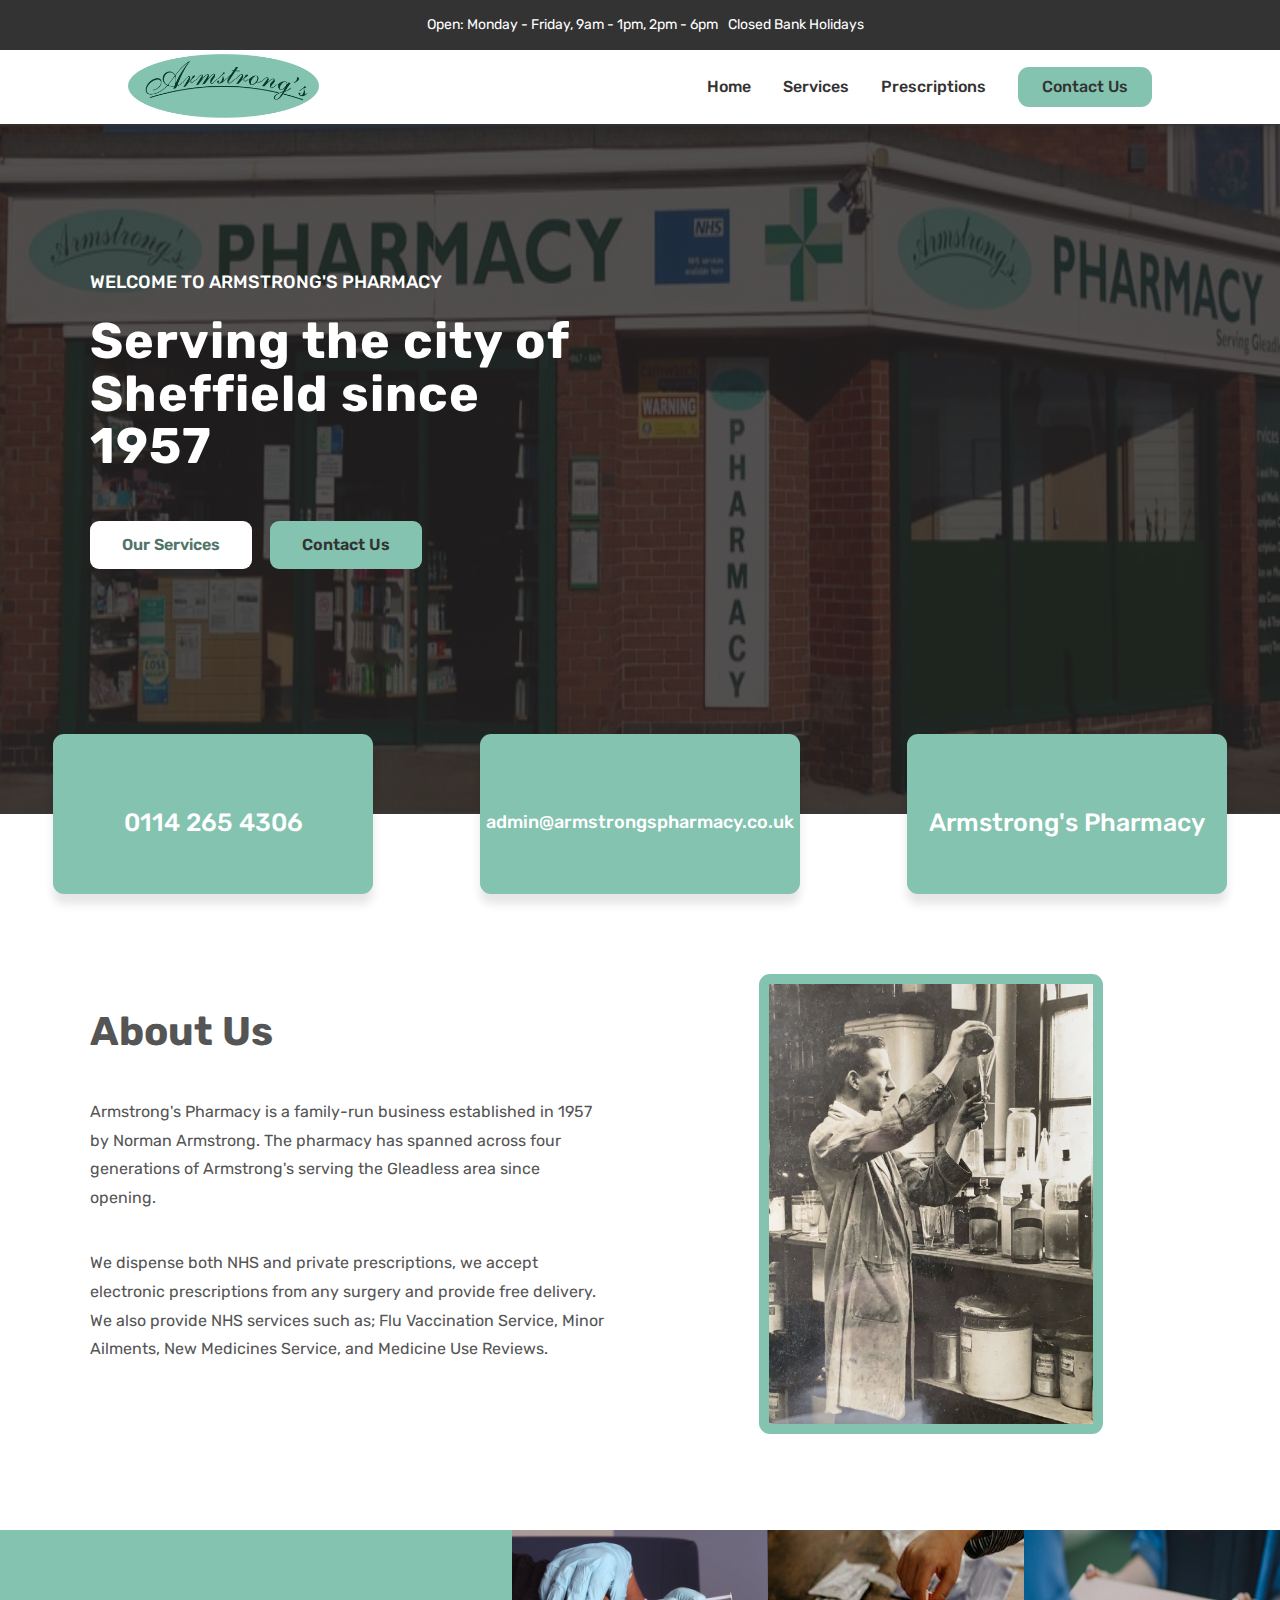
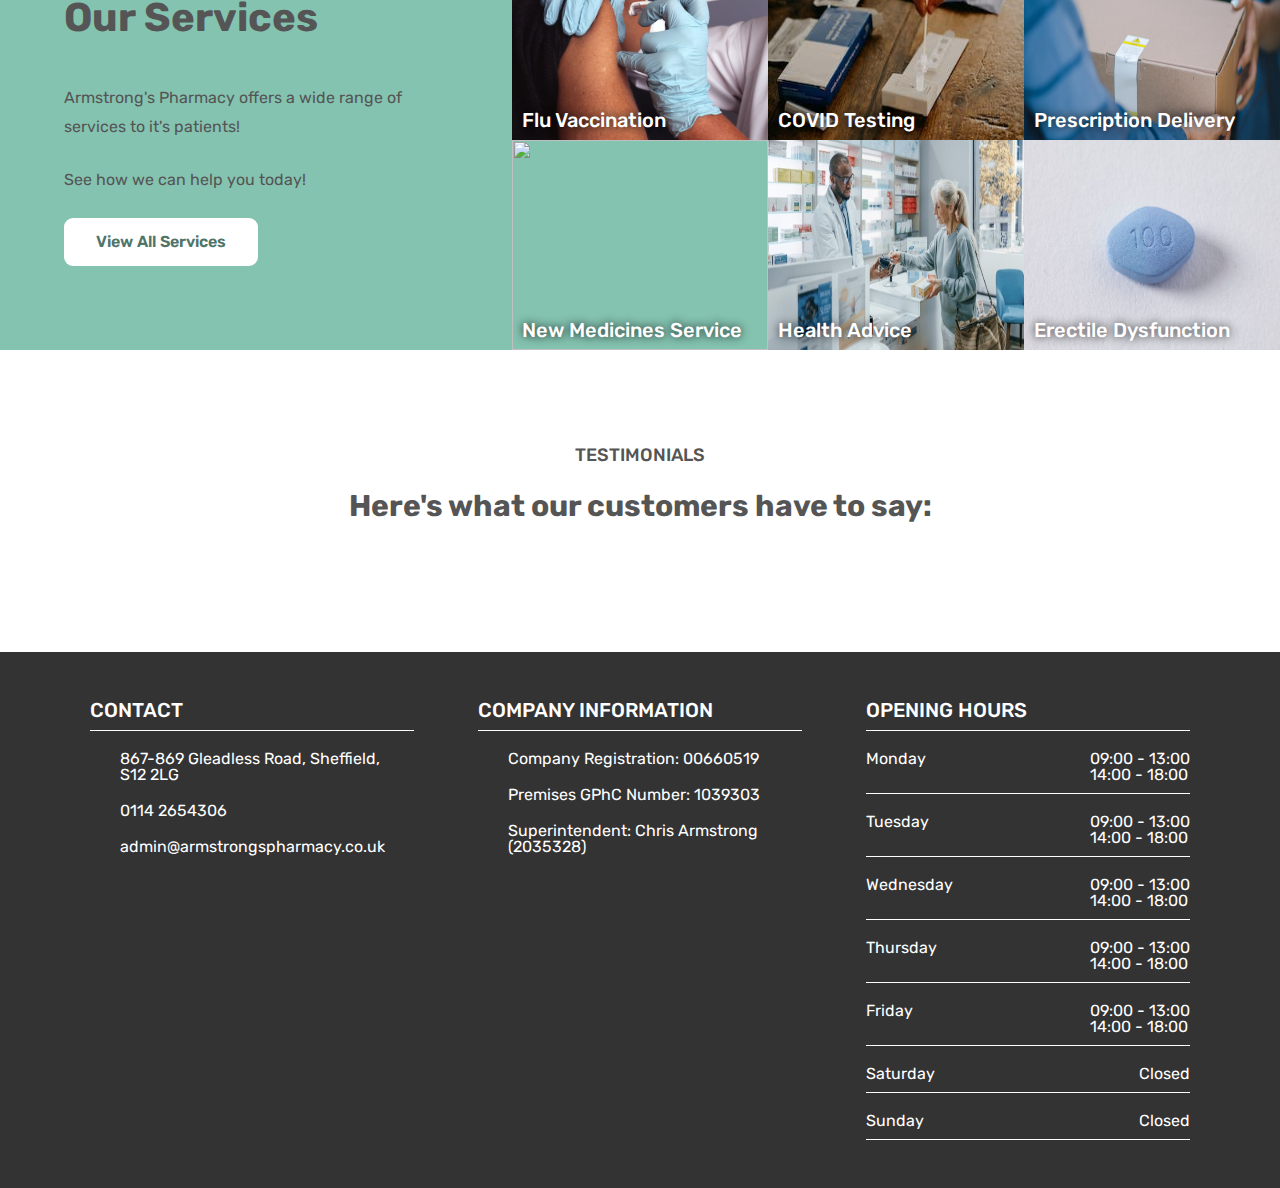
==== commit ab34659e: "media queries contact page" ====
--- a/index.html
+++ b/index.html
@@ -195,7 +195,7 @@
       </section>
 
       <section class="testimonial-section">
-        <div class="testimonials">
+        <div class="testimonials container">
           <span class="subheading">Testimonials</span>
           <h3 class="heading-tertiary">
             Here's what our customers have to say:
@@ -208,7 +208,7 @@
     </main>
 
     <footer class="footer-section">
-      <div class="container grid grid--3-cols footer-small">
+      <div class="container grid grid--3-cols footer-mobile">
         <div class="footer-content">
           <span class="footer-heading">Contact</span>
 
--- a/css/style.css
+++ b/css/style.css
@@ -357,7 +357,7 @@
 .norman-armstrong {
   height: 46rem;
   transition: 0.3s;
-  outline: #84c3b0 solid 1rem;
+  border: #84c3b0 solid 1rem;
   border-radius: 11px;
   overflow: hidden;
 }
--- a/css/queries.css
+++ b/css/queries.css
@@ -36,7 +36,7 @@
     font-size: 4rem;
   }
 
-  .footer-small {
+  .footer-mobile {
     display: flex;
     flex-direction: column;
     margin: 5rem 5rem;
@@ -51,7 +51,11 @@
 
   .gallery-grid {
     grid-template-columns: repeat(2, 1fr);
-    padding-bottom: 9.8rem;
+    padding-bottom: 6.6rem;
+  }
+
+  .services-grid {
+    text-align: center;
   }
 
   .btn-mobile-nav {
@@ -106,4 +110,38 @@
   .main-nav-link:visited {
     font-size: 2.4rem;
   }
+
+  /* SERVICES PAGE */
+
+  .service-cards {
+    grid-template-columns: repeat(2, 1fr);
+  }
+
+  /* PRESCRIPTIONS PAGE */
+
+  .prescriptions-grid {
+    display: flex;
+    flex-direction: column;
+  }
+
+  .nomination-form form {
+    padding: 0 8rem;
+  }
+
+  /* CONTACT PAGE */
+
+  .contact-details {
+    flex-direction: column;
+    align-items: center;
+    gap: 4rem;
+  }
+
+  .google-map {
+    width: 90%;
+    height: 40rem;
+  }
+
+  .get-in-touch {
+    width: auto;
+  }
 }
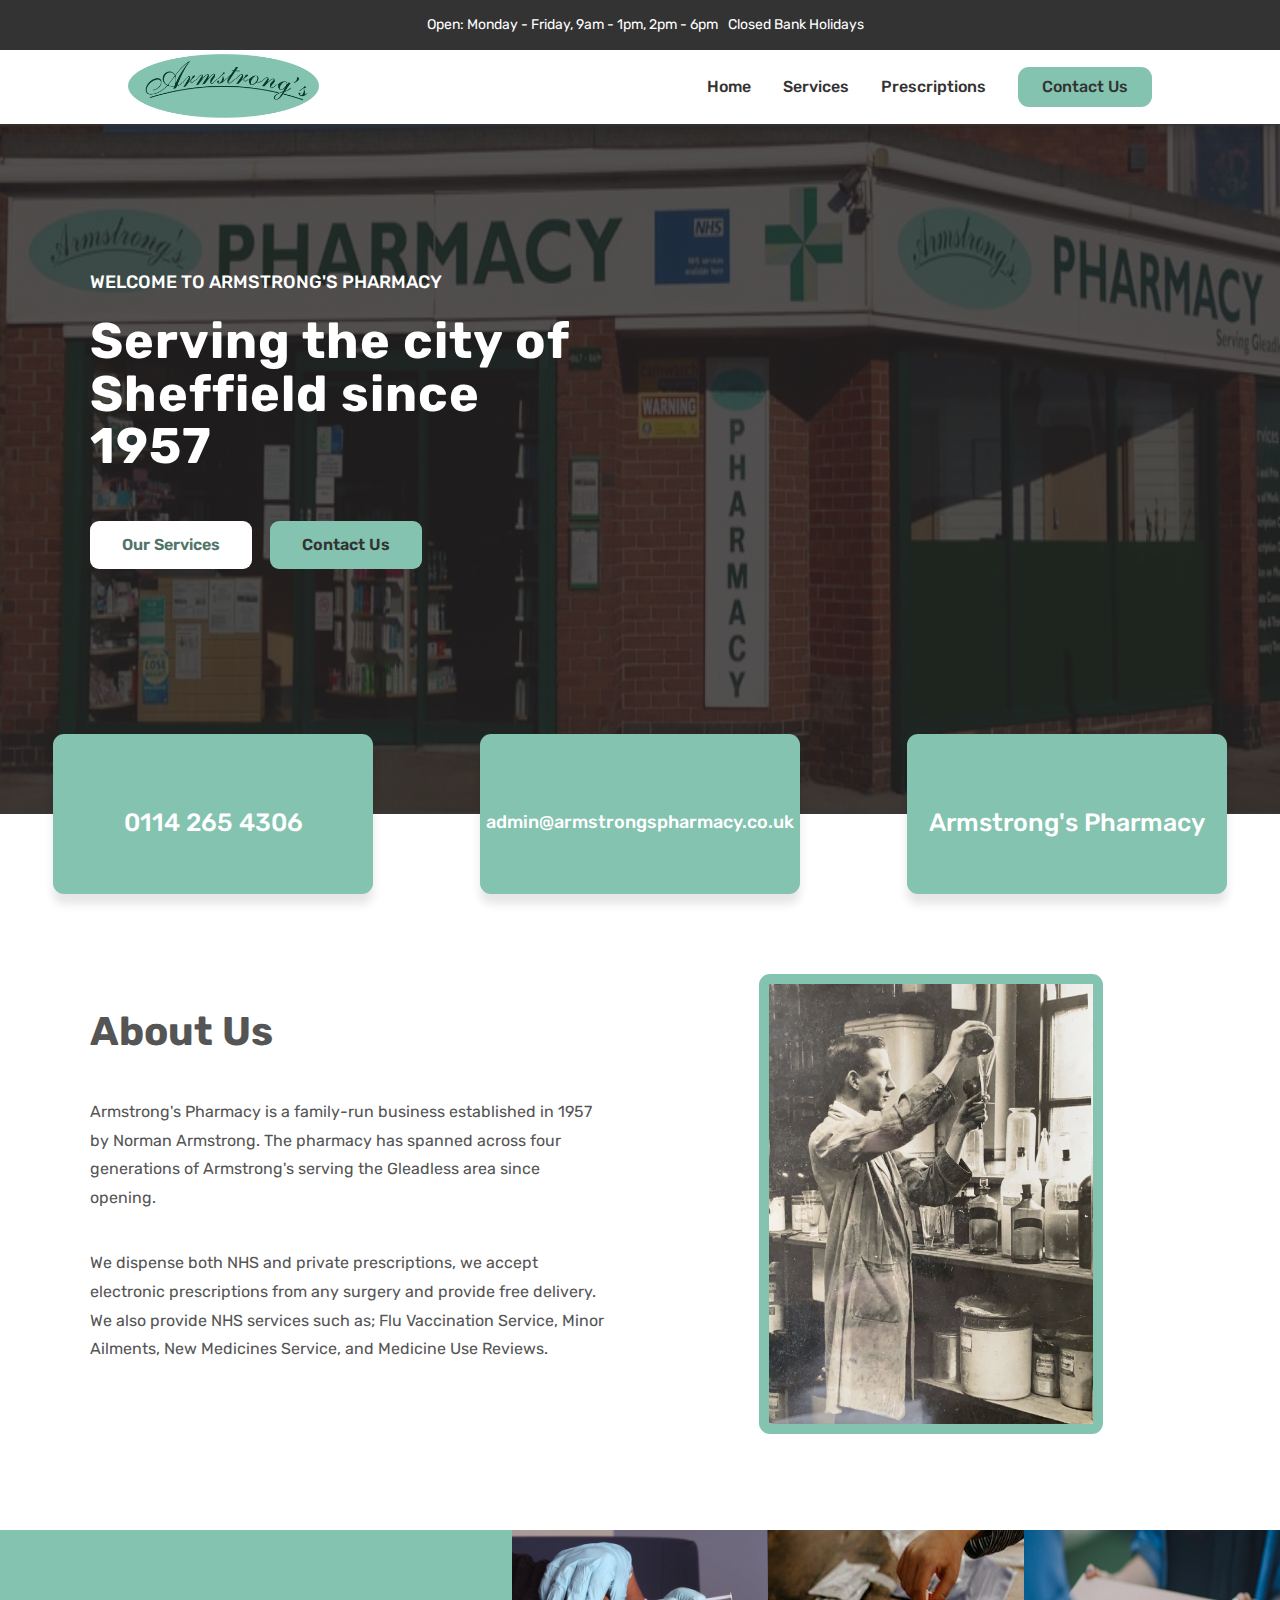
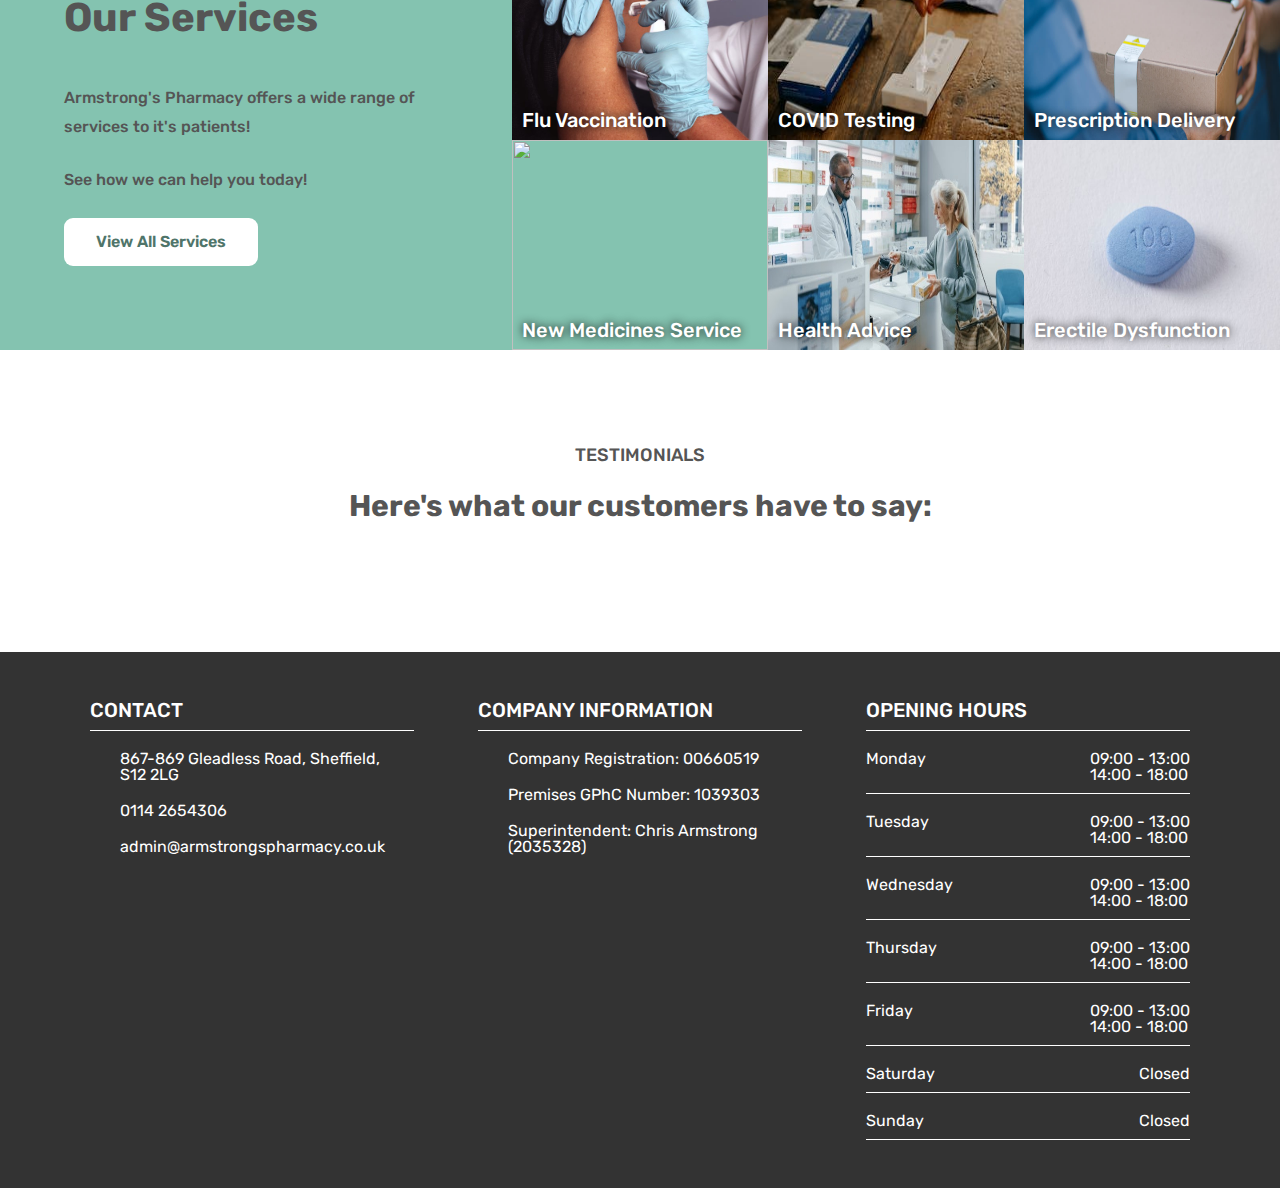
==== commit 83dc4b16: "javascript added for mobile nav" ====
--- a/index.html
+++ b/index.html
@@ -8,6 +8,8 @@
     <link rel="stylesheet" href="css/style.css" />
     <link rel="stylesheet" href="css/queries.css" />
 
+    <script defer src="js/script.js"></script>
+
     <link rel="preconnect" href="https://fonts.googleapis.com" />
     <link rel="preconnect" href="https://fonts.gstatic.com" crossorigin />
     <link
@@ -29,7 +31,7 @@
     </section>
 
     <header class="header">
-      <div class="header-container nav-open">
+      <div class="header-container">
         <a href="index.html">
           <img src="img/logo-v1-2022.png" class="logo" alt="armstrong's logo"
         /></a>
--- a/css/style.css
+++ b/css/style.css
@@ -16,7 +16,7 @@
 
 html {
   font-size: 62.5%;
-  overflow-x: hidden;
+  /* overflow-x: hidden; */
 }
 
 body {
@@ -30,6 +30,7 @@
 .sticky {
   position: fixed;
   top: 0;
+  bottom: 0;
   width: 100%;
 }
 
@@ -389,6 +390,7 @@
 .service-text {
   font-size: 1.6rem;
   line-height: 1.8;
+  font-weight: 500;
   margin-bottom: 2.4rem;
 }
 
--- a/css/queries.css
+++ b/css/queries.css
@@ -11,15 +11,76 @@
 
 @media (max-width: 47em) {
   html {
-    font-size: 45%;
+    font-size: 50%;
+  }
+
+  .header-container {
+    width: 90%;
+  }
+
+  .btn-mobile-nav {
+    display: block;
+    z-index: 100;
+    /* margin-right: 2rem; */
+  }
+
+  .main-nav {
+    position: absolute;
+    top: 0;
+    right: 0;
+
+    height: 100vh;
+    width: 100%;
+    transform: translateX(100%);
+    background-color: rgba(255, 255, 255, 0.97);
+    display: flex;
+    justify-content: center;
+    padding-top: 14rem;
+    transition: all 0.5s;
+
+    /* 1) Hide it visually */
+    opacity: 0;
+
+    /* 2) make it unaccesible to mouse and keyboard */
+    pointer-events: none;
+
+    /* 3) Hide it to screen readers */
+    visibility: hidden;
+  }
+
+  .nav-open .main-nav {
+    opacity: 1;
+    pointer-events: auto;
+    visibility: visible;
+    transform: translateX(0);
+  }
+
+  .nav-open .icon-mobile-nav[name="menu-outline"] {
+    display: none;
+  }
+
+  .nav-open .icon-mobile-nav[name="close-outline"] {
+    display: block;
+  }
+
+  .main-nav-list {
+    flex-direction: column;
+    gap: 6.4rem;
+  }
+
+  .main-nav-link:link,
+  .main-nav-link:visited {
+    font-size: 2.4rem;
   }
 
   .contact-block {
     display: flex;
+    flex-direction: column;
     justify-content: space-around;
+    align-items: center;
     max-width: 100%;
     background-color: #84c3b0;
-    transform: translate(0, -50%);
+    transform: translate(0, -15%);
     box-shadow: 0 1rem 1rem rgba(0, 0, 0, 0.1);
   }
 
@@ -52,69 +113,26 @@
   .gallery-grid {
     grid-template-columns: repeat(2, 1fr);
     padding-bottom: 6.6rem;
+    gap: 2rem;
+  }
+
+  .gallery-item {
+    border-radius: 11px;
   }
 
   .services-grid {
     text-align: center;
   }
 
-  .btn-mobile-nav {
-    display: block;
-  }
-
-  .main-nav {
-    position: absolute;
-    top: 0;
-    left: 0;
-
-    height: 80vh;
-    width: 100%;
-    transform: translateX(100%);
-    background-color: rgba(255, 255, 255, 0.97);
-    display: flex;
-    justify-content: center;
-    padding-top: 14rem;
-    transition: all 0.5s;
-
-    /* 1) Hide it visually */
-    opacity: 0;
-
-    /* 2) make it unaccesible to mouse and keyboard */
-    pointer-events: none;
-
-    /* 3) Hide it to screen readers */
-    visibility: hidden;
-  }
-
-  .nav-open .main-nav {
-    opacity: 1;
-    pointer-events: auto;
-    visibility: visible;
-    transform: translateX(0);
-  }
-
-  .nav-open .icon-mobile-nav[name="close-outline"] {
-    display: block;
-  }
-
-  .nav-open .icon-mobile-nav[name="menu-outline"] {
-    display: none;
-  }
-
-  .main-nav-list {
-    flex-direction: column;
-    gap: 6.4rem;
-  }
-
-  .main-nav-link:link,
-  .main-nav-link:visited {
-    font-size: 2.4rem;
+  .testimonial-section {
+    text-align: center;
   }
 
   /* SERVICES PAGE */
 
   .service-cards {
-    grid-template-columns: repeat(2, 1fr);
+    grid-template-columns: repeat(1, 1fr);
+    margin: 0 10rem;
   }
 
   /* PRESCRIPTIONS PAGE */
@@ -125,7 +143,7 @@
   }
 
   .nomination-form form {
-    padding: 0 8rem;
+    padding: 0 5rem;
   }
 
   /* CONTACT PAGE */
